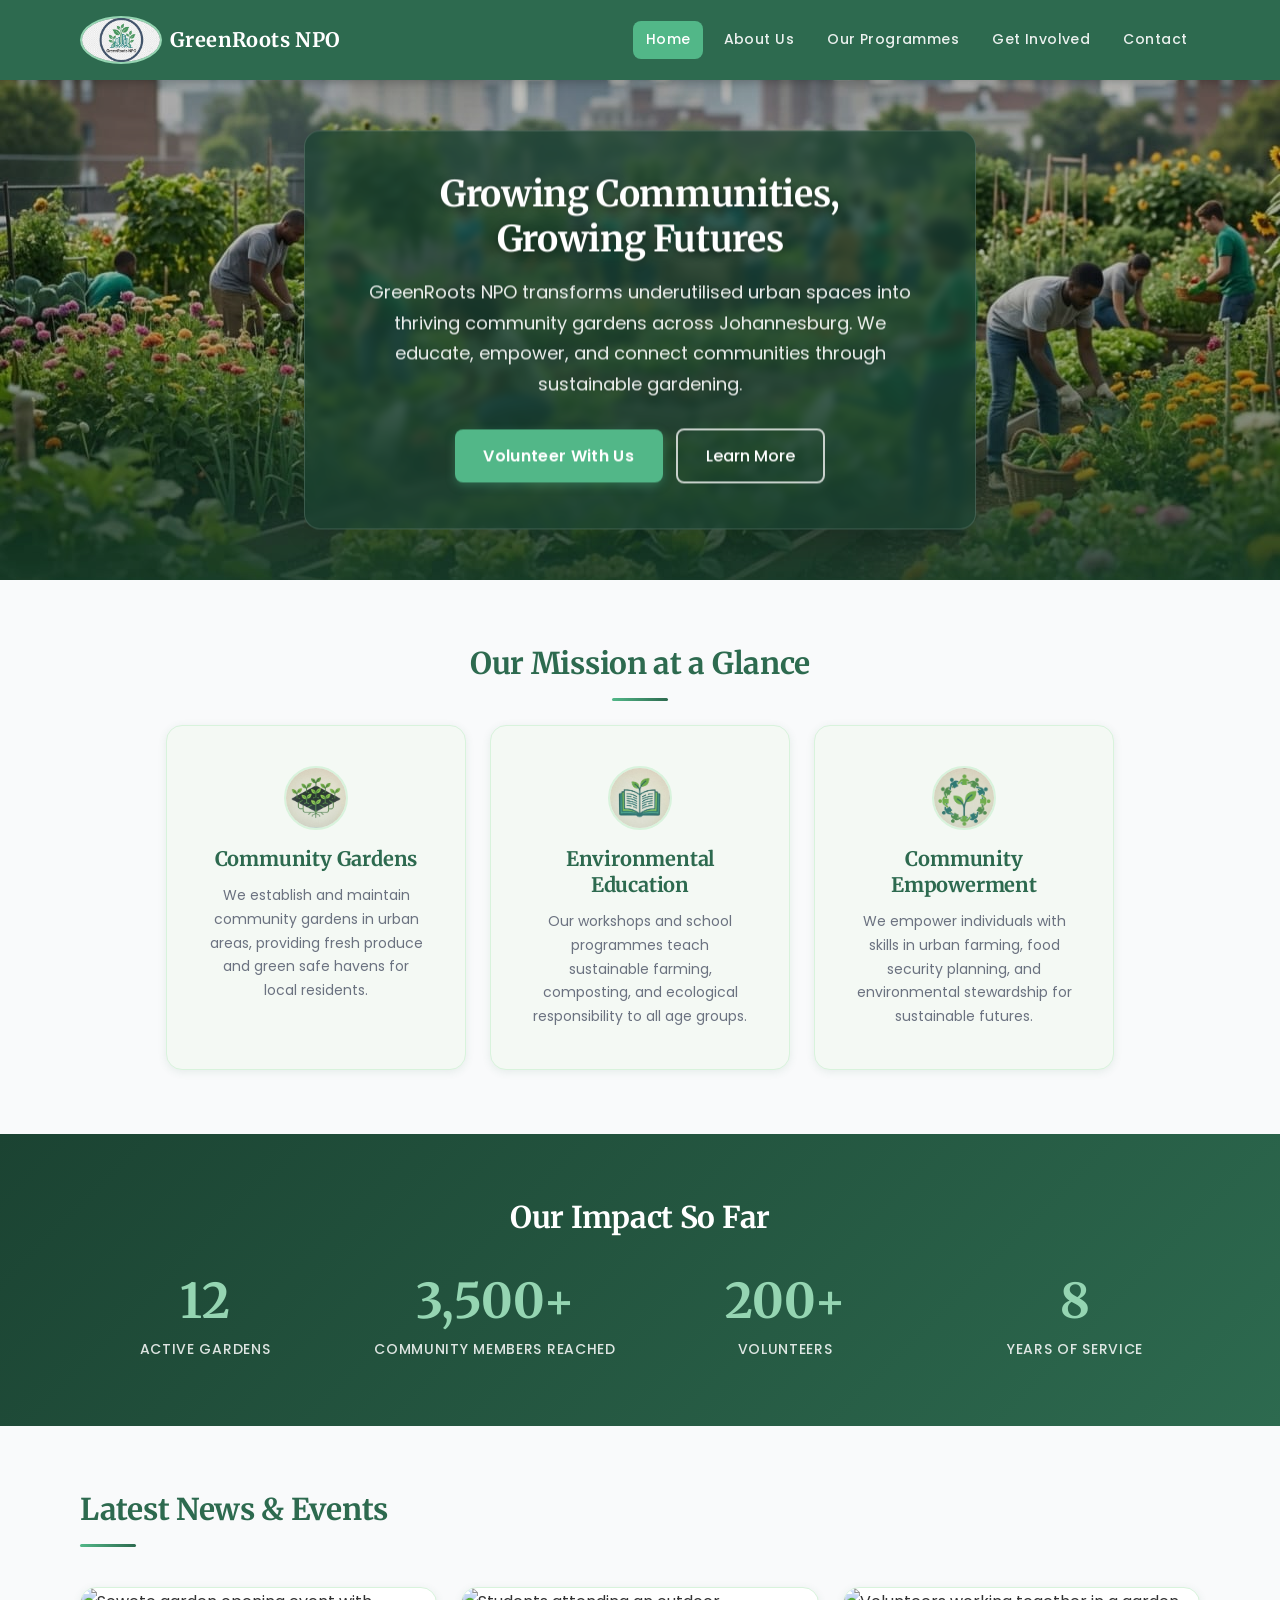
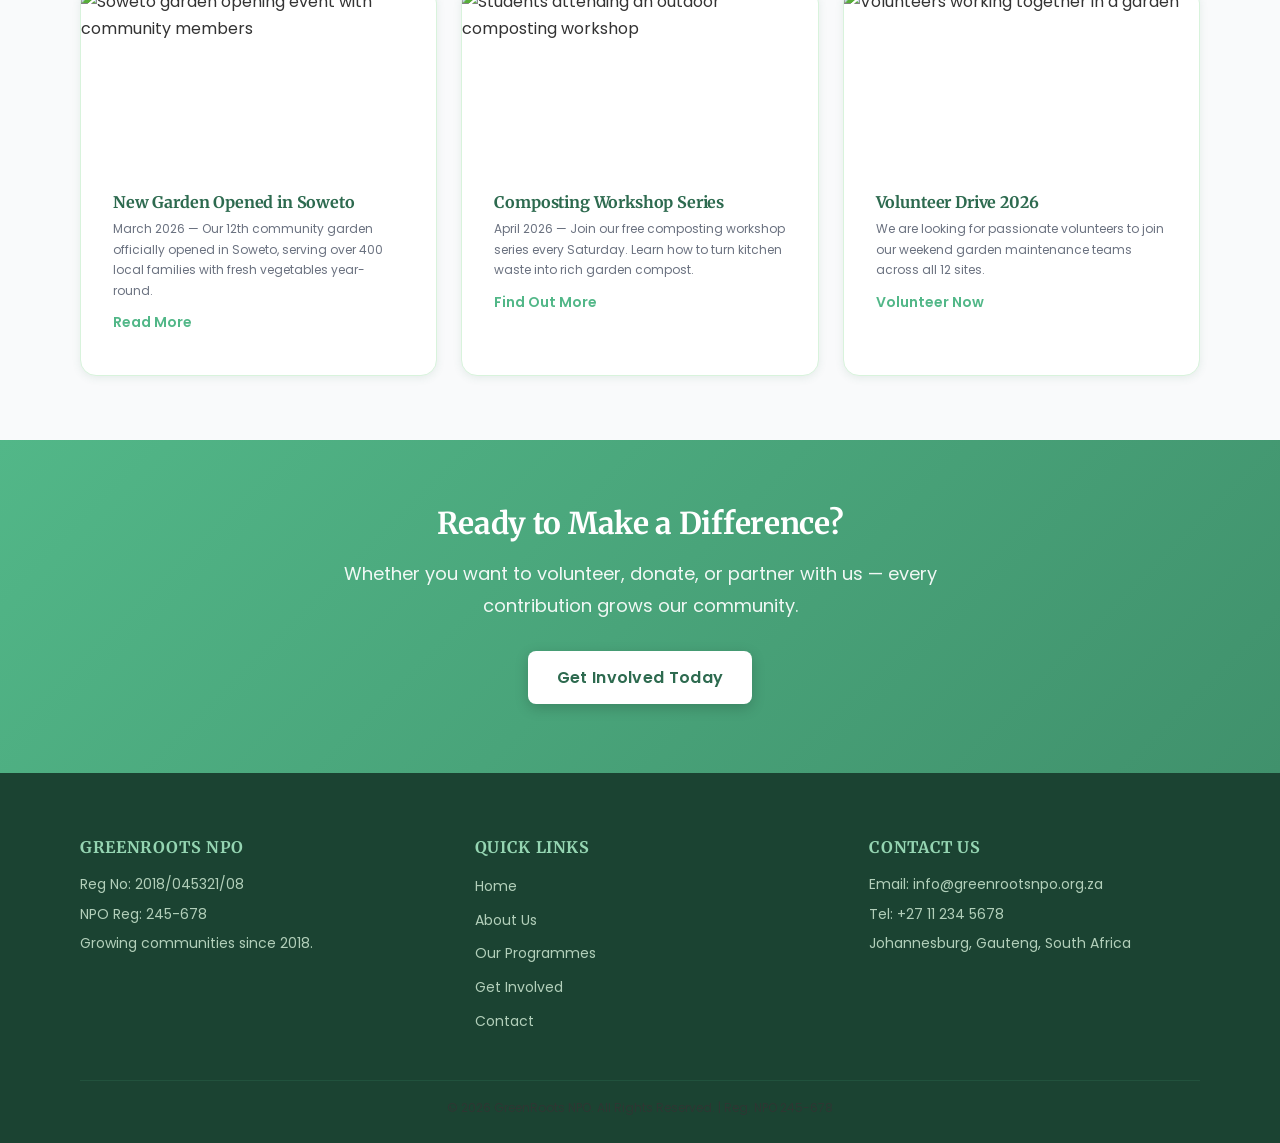
==== index.html @ 0e15b4e5 "Project essentials" ====
<!DOCTYPE html>
<html lang="en">
<head>
    <!-- Meta tags for SEO and responsive design -->
    <meta charset="UTF-8">
    <meta name="viewport" content="width=device-width, initial-scale=1.0">
    <meta name="description" content="GreenRoots NPO - Dedicated to sustainable community gardening, environmental education, and urban green spaces in Johannesburg.">
    <meta name="keywords" content="non-profit, community gardening, sustainability, green spaces, Johannesburg, environmental education">
    <meta name="author" content="GreenRoots NPO">
    <title>GreenRoots NPO | Growing Communities, Growing Futures</title>
    <!-- Link to external stylesheet -->
    <link rel="stylesheet" href="css/style.css">
</head>
<body>

    <!-- ======== HEADER SECTION ======== -->
    <header>
        <div class="logo-area">
            <!-- Organisation Logo -->
            <img src="images/LOGO.jpeg"
                 srcset="images/LOGO.jpeg 1x, images/LOGO.jpeg 2x"
                 alt="GreenRoots NPO Logo"
                 class="logo"
                 width="48" height="48">
            <span class="org-name">GreenRoots NPO</span>
        </div>

        <!-- ======== NAVIGATION MENU ======== -->
        <nav>
            <ul>
                <li><a href="index.html" class="active">Home</a></li>
                <li><a href="about.html">About Us</a></li>
                <li><a href="services.html">Our Programmes</a></li>
                <li><a href="enquiry.html">Get Involved</a></li>
                <li><a href="contact.html">Contact</a></li>
            </ul>
        </nav>
    </header>

    <!-- ======== MAIN CONTENT ======== -->
    <main>

        <!-- ======== HERO SECTION ======== -->
        <!-- Full-width banner with call to action -->
        <section class="hero">
            <img src="images/CALL TO ACTION(CTA).jpeg"
                 srcset="images/CALL TO ACTION(CTA).jpeg 800w,
                         images/CALL TO ACTION(CTA).jpeg 1200w,
                         images/CALL TO ACTION(CTA).jpeg 1600w"
                 sizes="100vw"
                 alt="Community members gardening together in a lush urban garden"
                 class="hero-image"
                 loading="eager">
            <div class="hero-content">
                <h1>Growing Communities,<br>Growing Futures</h1>
                <p>GreenRoots NPO transforms underutilised urban spaces into thriving community gardens across Johannesburg. We educate, empower, and connect communities through sustainable gardening.</p>
                <!-- Call to Action Buttons -->
                <a href="enquiry.html" class="btn-primary">Volunteer With Us</a>
                <a href="about.html" class="btn-secondary">Learn More</a>
            </div>
        </section>

        <!-- ======== MISSION SNAPSHOT ======== -->
        <section class="mission-snapshot">
            <h2>Our Mission at a Glance</h2>
            <div class="cards-container">

                <!-- Card 1: Community Gardens -->
                <div class="card">
                    <img src="images/COMMUNITY GARDEN.jpeg"
                         srcset="images/COMMUNITY GARDEN.jpeg 400w,
                                 images/COMMUNITY GARDEN.jpeg 800w"
                         sizes="(max-width: 768px) 100vw, 300px"
                         alt="Volunteers tending a community garden"
                         loading="lazy">
                    <h3>Community Gardens</h3>
                    <p>We establish and maintain community gardens in urban areas, providing fresh produce and green safe havens for local residents.</p>
                </div>

                <!-- Card 2: Environmental Education -->
                <div class="card">
                    <img src="images/GARDEN EDUCATION.jpeg"
                         srcset="images/GARDEN EDUCATION.jpeg 400w,
                                 images/GARDEN EDUCATION.jpeg 800w"
                         sizes="(max-width: 768px) 100vw, 300px"
                         alt="Environmental education workshop in progress"
                         loading="lazy">
                    <h3>Environmental Education</h3>
                    <p>Our workshops and school programmes teach sustainable farming, composting, and ecological responsibility to all age groups.</p>
                </div>

                <!-- Card 3: Community Empowerment -->
                <div class="card">
                    <img src="images/COMMUNITY.jpeg"
                         srcset="images/COMMUNITY.jpeg 400w,
                                 images/COMMUNITY.jpeg 800w"
                         sizes="(max-width: 768px) 100vw, 300px"
                         alt="Community members working together"
                         loading="lazy">
                    <h3>Community Empowerment</h3>
                    <p>We empower individuals with skills in urban farming, food security planning, and environmental stewardship for sustainable futures.</p>
                </div>

            </div>
        </section>

        <!-- ======== IMPACT STATISTICS ======== -->
        <section class="impact-stats">
            <h2>Our Impact So Far</h2>
            <div class="stats-container">
                <div class="stat">
                    <h3>12</h3>
                    <p>Active Gardens</p>
                </div>
                <div class="stat">
                    <h3>3,500+</h3>
                    <p>Community Members Reached</p>
                </div>
                <div class="stat">
                    <h3>200+</h3>
                    <p>Volunteers</p>
                </div>
                <div class="stat">
                    <h3>8</h3>
                    <p>Years of Service</p>
                </div>
            </div>
        </section>

        <!-- ======== LATEST NEWS ======== -->
        <section class="news-section">
            <h2>Latest News &amp; Events</h2>
            <div class="news-grid">

                <!-- News Card 1 -->
                <article class="news-card">
                    <img src="images/news1.jpg"
                         srcset="images/news1.jpg 400w,
                                 images/news1.jpg 800w"
                         sizes="(max-width: 768px) 100vw, 33vw"
                         alt="Soweto garden opening event with community members"
                         loading="lazy">
                    <div class="news-card-body">
                        <h3>New Garden Opened in Soweto</h3>
                        <p>March 2026 — Our 12th community garden officially opened in Soweto, serving over 400 local families with fresh vegetables year-round.</p>
                        <a href="about.html">Read More</a>
                    </div>
                </article>

                <!-- News Card 2 -->
                <article class="news-card">
                    <img src="images/news2.jpg"
                         srcset="images/news2.jpg 400w,
                                 images/news2.jpg 800w"
                         sizes="(max-width: 768px) 100vw, 33vw"
                         alt="Students attending an outdoor composting workshop"
                         loading="lazy">
                    <div class="news-card-body">
                        <h3>Composting Workshop Series</h3>
                        <p>April 2026 — Join our free composting workshop series every Saturday. Learn how to turn kitchen waste into rich garden compost.</p>
                        <a href="services.html">Find Out More</a>
                    </div>
                </article>

                <!-- News Card 3 -->
                <article class="news-card">
                    <img src="images/news3.jpg"
                         srcset="images/news3.jpg 400w,
                                 images/news3.jpg 800w"
                         sizes="(max-width: 768px) 100vw, 33vw"
                         alt="Volunteers working together in a garden"
                         loading="lazy">
                    <div class="news-card-body">
                        <h3>Volunteer Drive 2026</h3>
                        <p>We are looking for passionate volunteers to join our weekend garden maintenance teams across all 12 sites.</p>
                        <a href="enquiry.html">Volunteer Now</a>
                    </div>
                </article>

            </div>
        </section>

        <!-- ======== CALL TO ACTION BANNER ======== -->
        <section class="cta-banner">
            <h2>Ready to Make a Difference?</h2>
            <p>Whether you want to volunteer, donate, or partner with us — every contribution grows our community.</p>
            <a href="enquiry.html" class="btn-primary">Get Involved Today</a>
        </section>

    </main>

    <!-- ======== FOOTER ======== -->
    <footer>
        <div class="footer-columns">
            <div class="footer-col">
                <h4>GreenRoots NPO</h4>
                <p>Reg No: 2018/045321/08</p>
                <p>NPO Reg: 245-678</p>
                <p>Growing communities since 2018.</p>
            </div>
            <div class="footer-col">
                <h4>Quick Links</h4>
                <ul>
                    <li><a href="index.html">Home</a></li>
                    <li><a href="about.html">About Us</a></li>
                    <li><a href="services.html">Our Programmes</a></li>
                    <li><a href="enquiry.html">Get Involved</a></li>
                    <li><a href="contact.html">Contact</a></li>
                </ul>
            </div>
            <div class="footer-col">
                <h4>Contact Us</h4>
                <p>Email: info@greenrootsnpo.org.za</p>
                <p>Tel: +27 11 234 5678</p>
                <p>Johannesburg, Gauteng, South Africa</p>
            </div>
        </div>
        <div class="footer-bottom">
            <p>&copy; 2026 GreenRoots NPO. All Rights Reserved. | Reg. NPO 245-678</p>
        </div>
    </footer>

    <!-- JavaScript link -->
    <script src="js/main.js"></script>

</body>
</html>
---- css/style.css ----
/*
 * =====================================================
 * GreenRoots NPO - Website Stylesheet
 * File: css/style.css
 * Author: [Student Name]
 * Date: 2026
 * Description: Main stylesheet for GreenRoots NPO website.
 *              Part 2: Full CSS styling, typography, responsive
 *              design, visual polish, and layout structure.
 * =====================================================
 */

/* =====================================================
   SECTION 1: GOOGLE FONTS IMPORT
   ===================================================== */
@import url('https://fonts.googleapis.com/css2?family=Poppins:wght@300;400;500;600;700&family=Merriweather:wght@400;700&display=swap');

/* =====================================================
   SECTION 2: CSS CUSTOM PROPERTIES (VARIABLES)
   ===================================================== */
:root {
    /* --- Colour Palette --- */
    --color-primary:       #2d6a4f;   /* Deep forest green */
    --color-primary-dark:  #1b4332;   /* Darker green (footer, accents) */
    --color-primary-mid:   #40916c;   /* Mid green */
    --color-accent:        #52b788;   /* Bright accent green */
    --color-accent-light:  #95d5b2;   /* Light accent */
    --color-bg-light:      #d8f3dc;   /* Very light green background */
    --color-bg-pale:       #f4f9f4;   /* Near-white green tint */
    --color-bg-white:      #ffffff;
    --color-bg-offwhite:   #f9fafb;
    --color-text-dark:     #1a1a1a;
    --color-text-body:     #333333;
    --color-text-muted:    #6b7280;
    --color-border:        #d8f3dc;
    --color-danger:        #dc2626;

    /* --- Typography --- */
    --font-heading: 'Merriweather', Georgia, serif;
    --font-body:    'Poppins', Arial, sans-serif;

    /* --- Font Sizes (rem scale) --- */
    --text-xs:   0.75rem;   /* 12px */
    --text-sm:   0.875rem;  /* 14px */
    --text-base: 1rem;      /* 16px */
    --text-md:   1.125rem;  /* 18px */
    --text-lg:   1.25rem;   /* 20px */
    --text-xl:   1.5rem;    /* 24px */
    --text-2xl:  1.875rem;  /* 30px */
    --text-3xl:  2.25rem;   /* 36px */
    --text-4xl:  3rem;      /* 48px */

    /* --- Spacing --- */
    --space-xs:  0.5rem;
    --space-sm:  1rem;
    --space-md:  1.5rem;
    --space-lg:  2.5rem;
    --space-xl:  4rem;
    --space-2xl: 6rem;

    /* --- Layout --- */
    --max-width:      1200px;
    --container-pad:  5rem;     /* 80px side padding */
    --border-radius:  0.5rem;
    --border-radius-lg: 1rem;

    /* --- Shadows --- */
    --shadow-sm:  0 1px 3px rgba(0,0,0,0.08);
    --shadow-md:  0 4px 12px rgba(0,0,0,0.10);
    --shadow-lg:  0 8px 24px rgba(0,0,0,0.12);
    --shadow-card: 0 2px 8px rgba(45,106,79,0.10);

    /* --- Transitions --- */
    --transition-fast:   0.2s ease;
    --transition-normal: 0.3s ease;
}

/* =====================================================
   SECTION 3: BASIC RESET & BOX MODEL
   ===================================================== */
*,
*::before,
*::after {
    margin: 0;
    padding: 0;
    box-sizing: border-box;
}

/* =====================================================
   SECTION 4: BASE TYPOGRAPHY & BODY
   ===================================================== */
html {
    font-size: 16px; /* rem base */
    scroll-behavior: smooth;
}

body {
    font-family: var(--font-body);
    font-size: var(--text-base);
    color: var(--color-text-body);
    line-height: 1.7;
    background-color: var(--color-bg-white);
    -webkit-font-smoothing: antialiased;
}

/* Headings — use serif font for authority */
h1, h2, h3, h4, h5, h6 {
    font-family: var(--font-heading);
    font-weight: 700;
    line-height: 1.3;
    color: var(--color-text-dark);
    letter-spacing: -0.01em;
}

h1 { font-size: var(--text-3xl); }
h2 { font-size: var(--text-2xl); }
h3 { font-size: var(--text-xl);  }
h4 { font-size: var(--text-lg);  }

p {
    margin-bottom: var(--space-sm);
    color: var(--color-text-body);
    line-height: 1.8;
}

p:last-child { margin-bottom: 0; }

a {
    color: var(--color-primary);
    text-decoration: none;
    transition: color var(--transition-fast);
}

a:hover {
    color: var(--color-accent);
}

ul, ol {
    padding-left: 1.25rem;
}

img {
    max-width: 100%;
    height: auto;
    display: block;
}

address {
    font-style: normal;
    line-height: 1.8;
}

/* =====================================================
   SECTION 5: HEADER
   ===================================================== */
header {
    background-color: var(--color-primary);
    color: white;
    padding: var(--space-sm) var(--container-pad);
    display: flex;
    justify-content: space-between;
    align-items: center;
    position: sticky;
    top: 0;
    z-index: 100;
    box-shadow: 0 2px 10px rgba(0,0,0,0.25);
}

.logo-area {
    display: flex;
    align-items: center;
    gap: var(--space-xs);
}

.logo {
    height: 3rem;     /* 48px using rem */
    width: auto;
    border-radius: 50%;
    object-fit: cover;
    border: 2px solid var(--color-accent-light);
}

.org-name {
    font-family: var(--font-heading);
    font-size: var(--text-lg);
    font-weight: 700;
    color: white;
    letter-spacing: 0.02em;
}

/* =====================================================
   SECTION 6: NAVIGATION
   ===================================================== */
nav ul {
    list-style: none;
    display: flex;
    gap: var(--space-xs);
    padding: 0;
}

nav ul li a {
    color: rgba(255,255,255,0.9);
    text-decoration: none;
    padding: 0.5em 0.9em;
    border-radius: var(--border-radius);
    font-size: var(--text-sm);
    font-weight: 500;
    letter-spacing: 0.03em;
    transition: background-color var(--transition-normal),
                color var(--transition-normal);
    display: block;
}

nav ul li a:hover,
nav ul li a.active {
    background-color: var(--color-accent);
    color: white;
}

/* =====================================================
   SECTION 7: HERO SECTION
   ===================================================== */
.hero {
    position: relative;
    text-align: center;
    color: white;
    overflow: hidden;
}

.hero-image {
    width: 100%;
    height: 31.25rem; /* 500px in rem */
    object-fit: cover;
    display: block;
    filter: brightness(0.75);
}

.hero-content {
    position: absolute;
    top: 50%;
    left: 50%;
    transform: translate(-50%, -50%);
    background: rgba(27, 67, 50, 0.72);
    padding: var(--space-lg) var(--space-xl);
    border-radius: var(--border-radius-lg);
    max-width: 42rem;
    width: 90%;
    backdrop-filter: blur(4px);
    border: 1px solid rgba(255,255,255,0.15);
    box-shadow: var(--shadow-lg);
}

.hero-content h1 {
    font-size: var(--text-3xl);
    margin-bottom: var(--space-sm);
    color: white;
    line-height: 1.25;
    text-shadow: 0 2px 8px rgba(0,0,0,0.3);
}

.hero-content p {
    font-size: var(--text-md);
    margin-bottom: var(--space-md);
    color: rgba(255,255,255,0.92);
    line-height: 1.7;
}

/* =====================================================
   SECTION 8: BUTTONS
   ===================================================== */
.btn-primary {
    background-color: var(--color-accent);
    color: white;
    padding: 0.8em 1.8em;
    text-decoration: none;
    border-radius: var(--border-radius);
    border: none;
    cursor: pointer;
    font-family: var(--font-body);
    font-size: var(--text-base);
    font-weight: 600;
    margin: 0.3em;
    display: inline-block;
    transition: background-color var(--transition-normal),
                transform var(--transition-fast),
                box-shadow var(--transition-normal);
    box-shadow: 0 3px 10px rgba(82,183,136,0.35);
    letter-spacing: 0.02em;
}

.btn-primary:hover {
    background-color: var(--color-primary);
    transform: translateY(-2px);
    box-shadow: 0 6px 18px rgba(45,106,79,0.35);
    color: white;
}

.btn-secondary {
    background-color: transparent;
    color: white;
    border: 2px solid rgba(255,255,255,0.75);
    padding: 0.75em 1.75em;
    text-decoration: none;
    border-radius: var(--border-radius);
    cursor: pointer;
    font-family: var(--font-body);
    font-size: var(--text-base);
    font-weight: 500;
    margin: 0.3em;
    display: inline-block;
    transition: background-color var(--transition-normal),
                border-color var(--transition-normal),
                transform var(--transition-fast);
}

.btn-secondary:hover {
    background-color: rgba(255,255,255,0.15);
    border-color: white;
    transform: translateY(-2px);
    color: white;
}

/* =====================================================
   SECTION 9: CONTENT SECTIONS (General)
   ===================================================== */
.content-section {
    padding: var(--space-xl) var(--container-pad);
    max-width: 100%;
}

.content-section h2 {
    color: var(--color-primary);
    margin-bottom: var(--space-md);
    font-size: var(--text-2xl);
    position: relative;
    padding-bottom: 0.6em;
}

/* Decorative underline on section headings */
.content-section h2::after {
    content: '';
    position: absolute;
    bottom: 0;
    left: 0;
    width: 3.5rem;
    height: 3px;
    background: linear-gradient(90deg, var(--color-accent), var(--color-primary));
    border-radius: 2px;
}

/* =====================================================
   SECTION 10: CARDS
   ===================================================== */
.cards-container {
    display: flex;
    gap: var(--space-md);
    flex-wrap: wrap;
    justify-content: center;
    margin-top: var(--space-md);
}

.card {
    background: var(--color-bg-pale);
    border: 1px solid var(--color-border);
    padding: var(--space-lg);
    border-radius: var(--border-radius-lg);
    flex: 1;
    min-width: 14rem;
    max-width: 18.75rem;
    text-align: center;
    box-shadow: var(--shadow-card);
    transition: transform var(--transition-normal),
                box-shadow var(--transition-normal);
}

.card:hover {
    transform: translateY(-5px);
    box-shadow: var(--shadow-lg);
}

.card img {
    height: 4rem;
    width: 4rem;
    object-fit: cover;
    margin: 0 auto var(--space-sm);
    border-radius: 50%;
    border: 2px solid var(--color-border);
}

.card h3 {
    color: var(--color-primary);
    margin-bottom: 0.6em;
    font-size: var(--text-lg);
}

.card p {
    font-size: var(--text-sm);
    color: var(--color-text-muted);
    line-height: 1.7;
}

/* Mission snapshot section (index.html) */
.mission-snapshot {
    padding: var(--space-xl) var(--container-pad);
    background-color: var(--color-bg-offwhite);
}

.mission-snapshot h2 {
    color: var(--color-primary);
    margin-bottom: var(--space-md);
    font-size: var(--text-2xl);
    text-align: center;
    position: relative;
    padding-bottom: 0.6em;
}

.mission-snapshot h2::after {
    content: '';
    position: absolute;
    bottom: 0;
    left: 50%;
    transform: translateX(-50%);
    width: 3.5rem;
    height: 3px;
    background: linear-gradient(90deg, var(--color-accent), var(--color-primary));
    border-radius: 2px;
}

/* =====================================================
   SECTION 11: PAGE BANNER
   ===================================================== */
.page-banner {
    background: linear-gradient(135deg, var(--color-primary) 0%, var(--color-primary-mid) 100%);
    color: white;
    padding: var(--space-xl) var(--container-pad);
    text-align: center;
    position: relative;
    overflow: hidden;
}

/* Subtle texture overlay */
.page-banner::before {
    content: '';
    position: absolute;
    inset: 0;
    background: url("data:image/svg+xml,%3Csvg width='60' height='60' viewBox='0 0 60 60' xmlns='http://www.w3.org/2000/svg'%3E%3Cg fill='none' fill-rule='evenodd'%3E%3Cg fill='%23ffffff' fill-opacity='0.04'%3E%3Cpath d='M36 34v-4h-2v4h-4v2h4v4h2v-4h4v-2h-4zm0-30V0h-2v4h-4v2h4v4h2V6h4V4h-4zM6 34v-4H4v4H0v2h4v4h2v-4h4v-2H6zM6 4V0H4v4H0v2h4v4h2V6h4V4H6z'/%3E%3C/g%3E%3C/g%3E%3C/svg%3E");
}

.page-banner h1 {
    font-size: var(--text-3xl);
    margin-bottom: 0.5em;
    color: white;
    position: relative;
    text-shadow: 0 2px 8px rgba(0,0,0,0.2);
}

.page-banner p {
    font-size: var(--text-md);
    color: rgba(255,255,255,0.88);
    position: relative;
    max-width: 40rem;
    margin: 0 auto;
}

/* =====================================================
   SECTION 12: IMPACT STATISTICS
   ===================================================== */
.impact-stats {
    background: linear-gradient(135deg, var(--color-primary-dark) 0%, var(--color-primary) 100%);
    color: white;
    padding: var(--space-xl) var(--container-pad);
    text-align: center;
}

.impact-stats h2 {
    color: white;
    margin-bottom: var(--space-lg);
    font-size: var(--text-2xl);
}

.stats-container {
    display: flex;
    justify-content: space-around;
    flex-wrap: wrap;
    gap: var(--space-lg);
}

.stat {
    flex: 1;
    min-width: 9rem;
}

.stat h3 {
    font-family: var(--font-heading);
    font-size: var(--text-4xl);
    color: var(--color-accent-light);
    margin-bottom: 0.25em;
    line-height: 1;
}

.stat p {
    color: rgba(255,255,255,0.85);
    font-size: var(--text-sm);
    font-weight: 500;
    letter-spacing: 0.05em;
    text-transform: uppercase;
    margin: 0;
}

/* =====================================================
   SECTION 13: FOOTER
   ===================================================== */
footer {
    background-color: var(--color-primary-dark);
    color: var(--color-bg-light);
    padding: var(--space-xl) var(--container-pad) var(--space-md);
}

.footer-columns {
    display: flex;
    gap: var(--space-xl);
    flex-wrap: wrap;
    margin-bottom: var(--space-lg);
}

.footer-col {
    flex: 1;
    min-width: 11rem;
}

.footer-col h4 {
    font-family: var(--font-heading);
    color: var(--color-accent-light);
    font-size: var(--text-base);
    margin-bottom: 0.9em;
    letter-spacing: 0.04em;
    text-transform: uppercase;
}

.footer-col p {
    font-size: var(--text-sm);
    color: rgba(216,243,220,0.8);
    line-height: 1.8;
    margin-bottom: 0.3em;
}

.footer-col ul {
    list-style: none;
    padding: 0;
}

.footer-col ul li {
    margin-bottom: 0.4em;
}

.footer-col ul li a {
    color: rgba(216,243,220,0.8);
    text-decoration: none;
    font-size: var(--text-sm);
    transition: color var(--transition-fast),
                padding-left var(--transition-fast);
    display: inline-block;
}

.footer-col ul li a:hover {
    color: var(--color-accent-light);
    padding-left: 0.4em;
}

.footer-bottom {
    border-top: 1px solid rgba(45,106,79,0.5);
    padding-top: var(--space-sm);
    text-align: center;
    font-size: var(--text-xs);
    color: var(--color-accent-light);
    opacity: 0.8;
}

/* =====================================================
   SECTION 14: FORMS
   ===================================================== */
.form-section {
    padding: var(--space-xl) var(--container-pad);
    background-color: var(--color-bg-offwhite);
}

.form-section h2 {
    color: var(--color-primary);
    margin-bottom: 0.5em;
    font-size: var(--text-2xl);
    position: relative;
    padding-bottom: 0.6em;
}

.form-section h2::after {
    content: '';
    position: absolute;
    bottom: 0;
    left: 0;
    width: 3.5rem;
    height: 3px;
    background: linear-gradient(90deg, var(--color-accent), var(--color-primary));
    border-radius: 2px;
}

.form-section > p {
    color: var(--color-text-muted);
    margin-bottom: var(--space-md);
    font-size: var(--text-sm);
}

fieldset {
    border: 1px solid var(--color-border);
    border-radius: var(--border-radius);
    padding: var(--space-md);
    margin-bottom: var(--space-md);
    background: white;
    box-shadow: var(--shadow-sm);
}

legend {
    color: var(--color-primary);
    font-weight: 600;
    font-size: var(--text-base);
    padding: 0 0.6em;
    font-family: var(--font-body);
}

.form-group {
    margin-bottom: 1.1em;
}

.form-group label {
    display: block;
    font-weight: 500;
    margin-bottom: 0.4em;
    color: var(--color-text-dark);
    font-size: var(--text-sm);
}

.form-group input[type="text"],
.form-group input[type="email"],
.form-group input[type="tel"],
.form-group select,
.form-group textarea {
    width: 100%;
    padding: 0.7em 0.9em;
    border: 1.5px solid #d1d5db;
    border-radius: var(--border-radius);
    font-size: var(--text-sm);
    font-family: var(--font-body);
    color: var(--color-text-dark);
    background: white;
    transition: border-color var(--transition-fast),
                box-shadow var(--transition-fast);
    outline: none;
}

.form-group input:focus,
.form-group select:focus,
.form-group textarea:focus {
    border-color: var(--color-accent);
    box-shadow: 0 0 0 3px rgba(82,183,136,0.18);
}

.form-group textarea {
    resize: vertical;
    min-height: 7rem;
    line-height: 1.6;
}

.required {
    color: var(--color-danger);
    margin-left: 0.1em;
}

.checkbox-group label,
.radio-group label {
    display: flex;
    align-items: center;
    gap: 0.5em;
    margin-bottom: 0.5em;
    font-weight: 400;
    color: var(--color-text-body);
    font-size: var(--text-sm);
    cursor: pointer;
}

.checkbox-group input,
.radio-group input {
    accent-color: var(--color-accent);
    width: 1rem;
    height: 1rem;
    cursor: pointer;
}

.checkbox-inline {
    font-size: var(--text-sm);
    font-weight: 400;
    color: var(--color-text-body);
    cursor: pointer;
    line-height: 1.6;
}

/* =====================================================
   SECTION 15: TABLES
   ===================================================== */
table {
    width: 100%;
    border-collapse: collapse;
    margin-top: var(--space-md);
    background: white;
    border-radius: var(--border-radius);
    overflow: hidden;
    box-shadow: var(--shadow-sm);
    font-size: var(--text-sm);
}

table th {
    background-color: var(--color-primary);
    color: white;
    padding: 0.9em 1em;
    text-align: left;
    font-family: var(--font-body);
    font-weight: 600;
    font-size: var(--text-sm);
    letter-spacing: 0.03em;
}

table td {
    padding: 0.85em 1em;
    border-bottom: 1px solid var(--color-border);
    color: var(--color-text-body);
    vertical-align: middle;
}

table tr:nth-child(even) {
    background-color: var(--color-bg-pale);
}

table tr:hover {
    background-color: var(--color-bg-light);
    transition: background-color var(--transition-fast);
}

table tr:last-child td {
    border-bottom: none;
}

/* =====================================================
   SECTION 16: MAPS & LOCATION
   ===================================================== */
.location-grid {
    display: flex;
    gap: var(--space-md);
    flex-wrap: wrap;
    margin-top: var(--space-md);
}

.location-card {
    flex: 1;
    min-width: 17rem;
    border: 1px solid var(--color-border);
    border-radius: var(--border-radius-lg);
    padding: var(--space-md);
    background: var(--color-bg-pale);
    box-shadow: var(--shadow-card);
    transition: transform var(--transition-normal),
                box-shadow var(--transition-normal);
}

.location-card:hover {
    transform: translateY(-3px);
    box-shadow: var(--shadow-md);
}

.location-card h3 {
    color: var(--color-primary);
    margin-bottom: 0.5em;
    font-size: var(--text-base);
}

.location-card address {
    font-size: var(--text-sm);
    color: var(--color-text-muted);
    margin-bottom: 0.5em;
}

.location-card p {
    font-size: var(--text-sm);
    color: var(--color-text-muted);
    margin-bottom: var(--space-xs);
}

.map-container {
    margin-top: var(--space-sm);
    border-radius: var(--border-radius);
    overflow: hidden;
    border: 1px solid var(--color-border);
}

/* =====================================================
   SECTION 17: TWO-COLUMN LAYOUT
   ===================================================== */
.two-column {
    display: flex;
    gap: var(--space-xl);
    align-items: flex-start;
}

.text-col { flex: 1; }
.image-col { flex: 1; }

.image-col img {
    width: 100%;
    border-radius: var(--border-radius-lg);
    box-shadow: var(--shadow-md);
    object-fit: cover;
}

/* =====================================================
   SECTION 18: MISSION / VISION
   ===================================================== */
.mission-vision {
    display: flex;
    gap: var(--space-lg);
    padding: var(--space-xl) var(--container-pad);
    background: linear-gradient(135deg, var(--color-bg-light) 0%, #b7e4c7 100%);
}

.mission-box, .vision-box {
    flex: 1;
    background: white;
    padding: var(--space-lg);
    border-radius: var(--border-radius-lg);
    border-left: 5px solid var(--color-primary);
    box-shadow: var(--shadow-card);
    transition: transform var(--transition-normal);
}

.mission-box:hover, .vision-box:hover {
    transform: translateY(-3px);
}

.mission-box h2, .vision-box h2 {
    color: var(--color-primary);
    margin-bottom: 0.7em;
    font-size: var(--text-xl);
}

/* =====================================================
   SECTION 19: TEAM GRID
   ===================================================== */
.team-section {
    padding: var(--space-xl) var(--container-pad);
    background-color: var(--color-bg-offwhite);
}

.team-section h2 {
    color: var(--color-primary);
    margin-bottom: var(--space-lg);
    font-size: var(--text-2xl);
    position: relative;
    padding-bottom: 0.6em;
}

.team-section h2::after {
    content: '';
    position: absolute;
    bottom: 0;
    left: 0;
    width: 3.5rem;
    height: 3px;
    background: linear-gradient(90deg, var(--color-accent), var(--color-primary));
    border-radius: 2px;
}

.team-grid {
    display: flex;
    gap: var(--space-md);
    flex-wrap: wrap;
}

.team-card {
    flex: 1;
    min-width: 12.5rem;
    background: white;
    border-radius: var(--border-radius-lg);
    padding: var(--space-md);
    text-align: center;
    border: 1px solid var(--color-border);
    box-shadow: var(--shadow-card);
    transition: transform var(--transition-normal),
                box-shadow var(--transition-normal);
}

.team-card:hover {
    transform: translateY(-5px);
    box-shadow: var(--shadow-md);
}

.team-card img {
    width: 6rem;
    height: 6rem;
    border-radius: 50%;
    object-fit: cover;
    margin: 0 auto 0.9em;
    border: 3px solid var(--color-bg-light);
    box-shadow: 0 2px 8px rgba(45,106,79,0.18);
}

.team-card h3 {
    color: var(--color-primary);
    margin-bottom: 0.25em;
    font-size: var(--text-base);
}

.team-card .role {
    color: var(--color-accent);
    font-style: italic;
    font-size: var(--text-sm);
    margin-bottom: 0.6em;
    font-weight: 500;
}

.team-card p:not(.role) {
    font-size: var(--text-xs);
    color: var(--color-text-muted);
    line-height: 1.65;
}

/* =====================================================
   SECTION 20: NEWS GRID
   ===================================================== */
.news-section {
    padding: var(--space-xl) var(--container-pad);
    background-color: var(--color-bg-offwhite);
}

.news-section h2 {
    color: var(--color-primary);
    margin-bottom: var(--space-lg);
    font-size: var(--text-2xl);
    position: relative;
    padding-bottom: 0.6em;
}

.news-section h2::after {
    content: '';
    position: absolute;
    bottom: 0;
    left: 0;
    width: 3.5rem;
    height: 3px;
    background: linear-gradient(90deg, var(--color-accent), var(--color-primary));
    border-radius: 2px;
}

.news-grid {
    display: flex;
    gap: var(--space-md);
    flex-wrap: wrap;
}

.news-card {
    flex: 1;
    min-width: 14rem;
    background: white;
    border-radius: var(--border-radius-lg);
    border: 1px solid var(--color-border);
    overflow: hidden;
    box-shadow: var(--shadow-card);
    transition: transform var(--transition-normal),
                box-shadow var(--transition-normal);
}

.news-card:hover {
    transform: translateY(-5px);
    box-shadow: var(--shadow-md);
}

.news-card img {
    width: 100%;
    height: 11.25rem;
    object-fit: cover;
    transition: transform var(--transition-normal);
}

.news-card:hover img {
    transform: scale(1.04);
}

.news-card-body {
    padding: var(--space-sm) var(--space-sm) var(--space-md);
}

.news-card h3 {
    color: var(--color-primary);
    margin: 0.5em 0 0.4em;
    font-size: var(--text-base);
    padding: 0 var(--space-sm);
}

.news-card p {
    font-size: var(--text-xs);
    color: var(--color-text-muted);
    line-height: 1.7;
    padding: 0 var(--space-sm);
    margin-bottom: 0.6em;
}

.news-card a {
    display: inline-block;
    color: var(--color-accent);
    text-decoration: none;
    font-weight: 600;
    font-size: var(--text-sm);
    padding: 0 var(--space-sm) var(--space-sm);
    transition: color var(--transition-fast);
}

.news-card a:hover {
    color: var(--color-primary);
}

/* =====================================================
   SECTION 21: CTA BANNER
   ===================================================== */
.cta-banner {
    background: linear-gradient(135deg, var(--color-accent) 0%, var(--color-primary-mid) 100%);
    color: white;
    text-align: center;
    padding: var(--space-xl) var(--container-pad);
}

.cta-banner h2 {
    font-size: var(--text-2xl);
    margin-bottom: 0.5em;
    color: white;
}

.cta-banner p {
    font-size: var(--text-md);
    margin-bottom: var(--space-md);
    color: rgba(255,255,255,0.92);
    max-width: 40rem;
    margin-left: auto;
    margin-right: auto;
}

.cta-banner .btn-primary {
    background-color: white;
    color: var(--color-primary);
    box-shadow: 0 4px 14px rgba(0,0,0,0.18);
}

.cta-banner .btn-primary:hover {
    background-color: var(--color-bg-pale);
    transform: translateY(-2px);
}

/* =====================================================
   SECTION 22: PROGRAMMES
   ===================================================== */
.programme-section {
    display: flex;
    gap: var(--space-xl);
    padding: var(--space-xl) var(--container-pad);
    align-items: flex-start;
    border-bottom: 1px solid var(--color-border);
}

.programme-section.alt-layout {
    flex-direction: row-reverse;
    background-color: var(--color-bg-pale);
}

.programme-image {
    flex: 1;
}

.programme-image img {
    width: 100%;
    border-radius: var(--border-radius-lg);
    box-shadow: var(--shadow-md);
    object-fit: cover;
    min-height: 16rem;
}

.programme-details {
    flex: 2;
}

.programme-details h2 {
    color: var(--color-primary);
    margin-bottom: 0.7em;
    font-size: var(--text-xl);
}

.programme-details h3 {
    color: var(--color-accent);
    margin: 1em 0 0.5em;
    font-size: var(--text-base);
    font-family: var(--font-body);
    font-weight: 600;
    text-transform: uppercase;
    letter-spacing: 0.05em;
}

.programme-details ul {
    margin-left: 1.25em;
    margin-bottom: 0.9em;
}

.programme-details ul li {
    margin-bottom: 0.35em;
    font-size: var(--text-sm);
    color: var(--color-text-body);
    line-height: 1.7;
}

.programme-details p {
    font-size: var(--text-sm);
    color: var(--color-text-body);
}

.programme-details a {
    color: var(--color-accent);
    font-weight: 600;
}

.programme-details a:hover {
    color: var(--color-primary);
}

/* =====================================================
   SECTION 23: CONTACT CARDS & GRID
   ===================================================== */
.contact-grid {
    display: flex;
    gap: var(--space-md);
    flex-wrap: wrap;
    margin-top: var(--space-md);
}

.contact-card {
    flex: 1;
    min-width: 13rem;
    background: var(--color-bg-pale);
    border: 1px solid var(--color-border);
    border-radius: var(--border-radius-lg);
    padding: var(--space-md);
    box-shadow: var(--shadow-card);
    transition: transform var(--transition-normal),
                box-shadow var(--transition-normal);
    border-top: 4px solid var(--color-accent);
}

.contact-card:hover {
    transform: translateY(-3px);
    box-shadow: var(--shadow-md);
}

.contact-card h3 {
    color: var(--color-primary);
    margin-bottom: 0.7em;
    font-size: var(--text-base);
    font-family: var(--font-body);
    font-weight: 600;
}

.contact-card p {
    font-size: var(--text-sm);
    color: var(--color-text-body);
    margin-bottom: 0.35em;
    line-height: 1.7;
}

/* =====================================================
   SECTION 24: ABOUT PAGE SPECIFICS
   ===================================================== */
.values-list {
    margin-left: 1.25em;
    line-height: 2;
}

.values-list li {
    margin-bottom: 0.5em;
    font-size: var(--text-sm);
    color: var(--color-text-body);
}

.awards-section {
    background-color: var(--color-bg-pale);
}

.awards-list {
    list-style: none;
    margin-top: var(--space-sm);
    padding: 0;
}

.awards-list li {
    padding: 0.85em 0;
    border-bottom: 1px solid var(--color-border);
    color: var(--color-text-body);
    font-size: var(--text-sm);
    display: flex;
    align-items: center;
    gap: 0.6em;
}

.awards-list li:last-child {
    border-bottom: none;
}

.awards-list li::before {
    content: "🏆";
    font-size: 1.1em;
    flex-shrink: 0;
}

/* =====================================================
   SECTION 25: RESPONSIVE DESIGN — MEDIA QUERIES
   ===================================================== */

/* --- BREAKPOINT: TABLET (max 1024px) --- */
@media (max-width: 1024px) {

    :root {
        --container-pad: 2.5rem;
    }

    header {
        padding: var(--space-sm) var(--container-pad);
    }

    .hero-image {
        height: 25rem;
    }

    .hero-content h1 {
        font-size: var(--text-2xl);
    }

    .content-section,
    .mission-snapshot,
    .impact-stats,
    .form-section,
    .team-section,
    .news-section {
        padding: var(--space-lg) var(--container-pad);
    }

    .mission-vision {
        padding: var(--space-lg) var(--container-pad);
    }

    .two-column {
        gap: var(--space-lg);
    }

    .programme-section {
        padding: var(--space-lg) var(--container-pad);
        gap: var(--space-lg);
    }

    footer {
        padding: var(--space-lg) var(--container-pad) var(--space-sm);
    }

    .footer-columns {
        gap: var(--space-lg);
    }
}

/* --- BREAKPOINT: MOBILE (max 768px) --- */
@media (max-width: 768px) {

    :root {
        --container-pad: 1.25rem;
    }

    /* Stack header vertically on small screens */
    header {
        flex-direction: column;
        gap: var(--space-sm);
        padding: var(--space-sm) var(--container-pad);
        position: relative; /* remove sticky on mobile to save space */
    }

    .org-name {
        font-size: var(--text-base);
    }

    /* Nav wraps on mobile */
    nav ul {
        flex-wrap: wrap;
        justify-content: center;
        gap: 0.3rem;
    }

    nav ul li a {
        font-size: var(--text-xs);
        padding: 0.4em 0.7em;
    }

    /* Hero shrinks */
    .hero-image {
        height: 18rem;
    }

    .hero-content {
        padding: var(--space-md);
        width: 92%;
    }

    .hero-content h1 {
        font-size: var(--text-xl);
    }

    .hero-content p {
        font-size: var(--text-sm);
        margin-bottom: var(--space-sm);
    }

    /* Page headings */
    h1 { font-size: var(--text-2xl); }
    h2 { font-size: var(--text-xl);  }
    h3 { font-size: var(--text-lg);  }

    /* All sections full-width padding */
    .content-section,
    .mission-snapshot,
    .impact-stats,
    .form-section,
    .team-section,
    .news-section,
    .cta-banner,
    .page-banner {
        padding: var(--space-lg) var(--container-pad);
    }

    .mission-vision,
    .programme-section,
    .programme-section.alt-layout {
        flex-direction: column;
        padding: var(--space-lg) var(--container-pad);
        gap: var(--space-md);
    }

    .two-column {
        flex-direction: column;
        gap: var(--space-md);
    }

    /* Cards stack full-width */
    .card {
        max-width: 100%;
        flex-basis: 100%;
    }

    .team-card {
        flex-basis: calc(50% - var(--space-sm));
        min-width: 8rem;
    }

    .news-card {
        flex-basis: 100%;
    }

    .location-card {
        flex-basis: 100%;
        min-width: unset;
    }

    .contact-card {
        flex-basis: 100%;
    }

    /* Stats stack in 2 columns */
    .stats-container {
        display: grid;
        grid-template-columns: 1fr 1fr;
        gap: var(--space-md);
    }

    /* Footer stacks */
    footer {
        padding: var(--space-lg) var(--container-pad) var(--space-sm);
    }

    .footer-columns {
        flex-direction: column;
        gap: var(--space-md);
    }

    /* Table scrollable on mobile */
    .content-section table {
        display: block;
        overflow-x: auto;
        -webkit-overflow-scrolling: touch;
        white-space: nowrap;
    }

    /* Programme image sizing on mobile */
    .programme-image img {
        min-height: 12rem;
    }
}

/* --- BREAKPOINT: SMALL MOBILE (max 480px) --- */
@media (max-width: 480px) {

    .hero-image {
        height: 14rem;
    }

    .hero-content h1 {
        font-size: var(--text-lg);
    }

    .hero-content {
        padding: var(--space-sm) var(--space-md);
    }

    .stat h3 {
        font-size: var(--text-2xl);
    }

    .stats-container {
        grid-template-columns: 1fr 1fr;
    }

    .team-card {
        flex-basis: 100%;
    }

    .btn-primary,
    .btn-secondary {
        display: block;
        width: 100%;
        text-align: center;
        margin: 0.4em 0;
    }

    .page-banner h1 {
        font-size: var(--text-xl);
    }
}

/* =====================================================
   SECTION 26: RESPONSIVE IMAGES (srcset support)
   ===================================================== */

/* Ensure all images are responsive by default */
img {
    max-width: 100%;
    height: auto;
    display: block;
}

/* Hero image responsive handling */
.hero-image {
    width: 100%;
    object-fit: cover;
}

/* News card images: constrain height but scale width */
.news-card img {
    width: 100%;
    height: 11.25rem;
    object-fit: cover;
}

@media (max-width: 768px) {
    .news-card img {
        height: 10rem;
    }
}

/* =====================================================
   SECTION 27: UTILITY CLASSES
   ===================================================== */
.text-center { text-align: center; }
.text-muted  { color: var(--color-text-muted); font-size: var(--text-sm); }
.mt-sm { margin-top: var(--space-sm); }
.mt-md { margin-top: var(--space-md); }
.mb-sm { margin-bottom: var(--space-sm); }

/* =====================================================
   END OF STYLESHEET
   Part 3: JavaScript interactivity and form validation
   will be added in the next phase.
   ===================================================== */
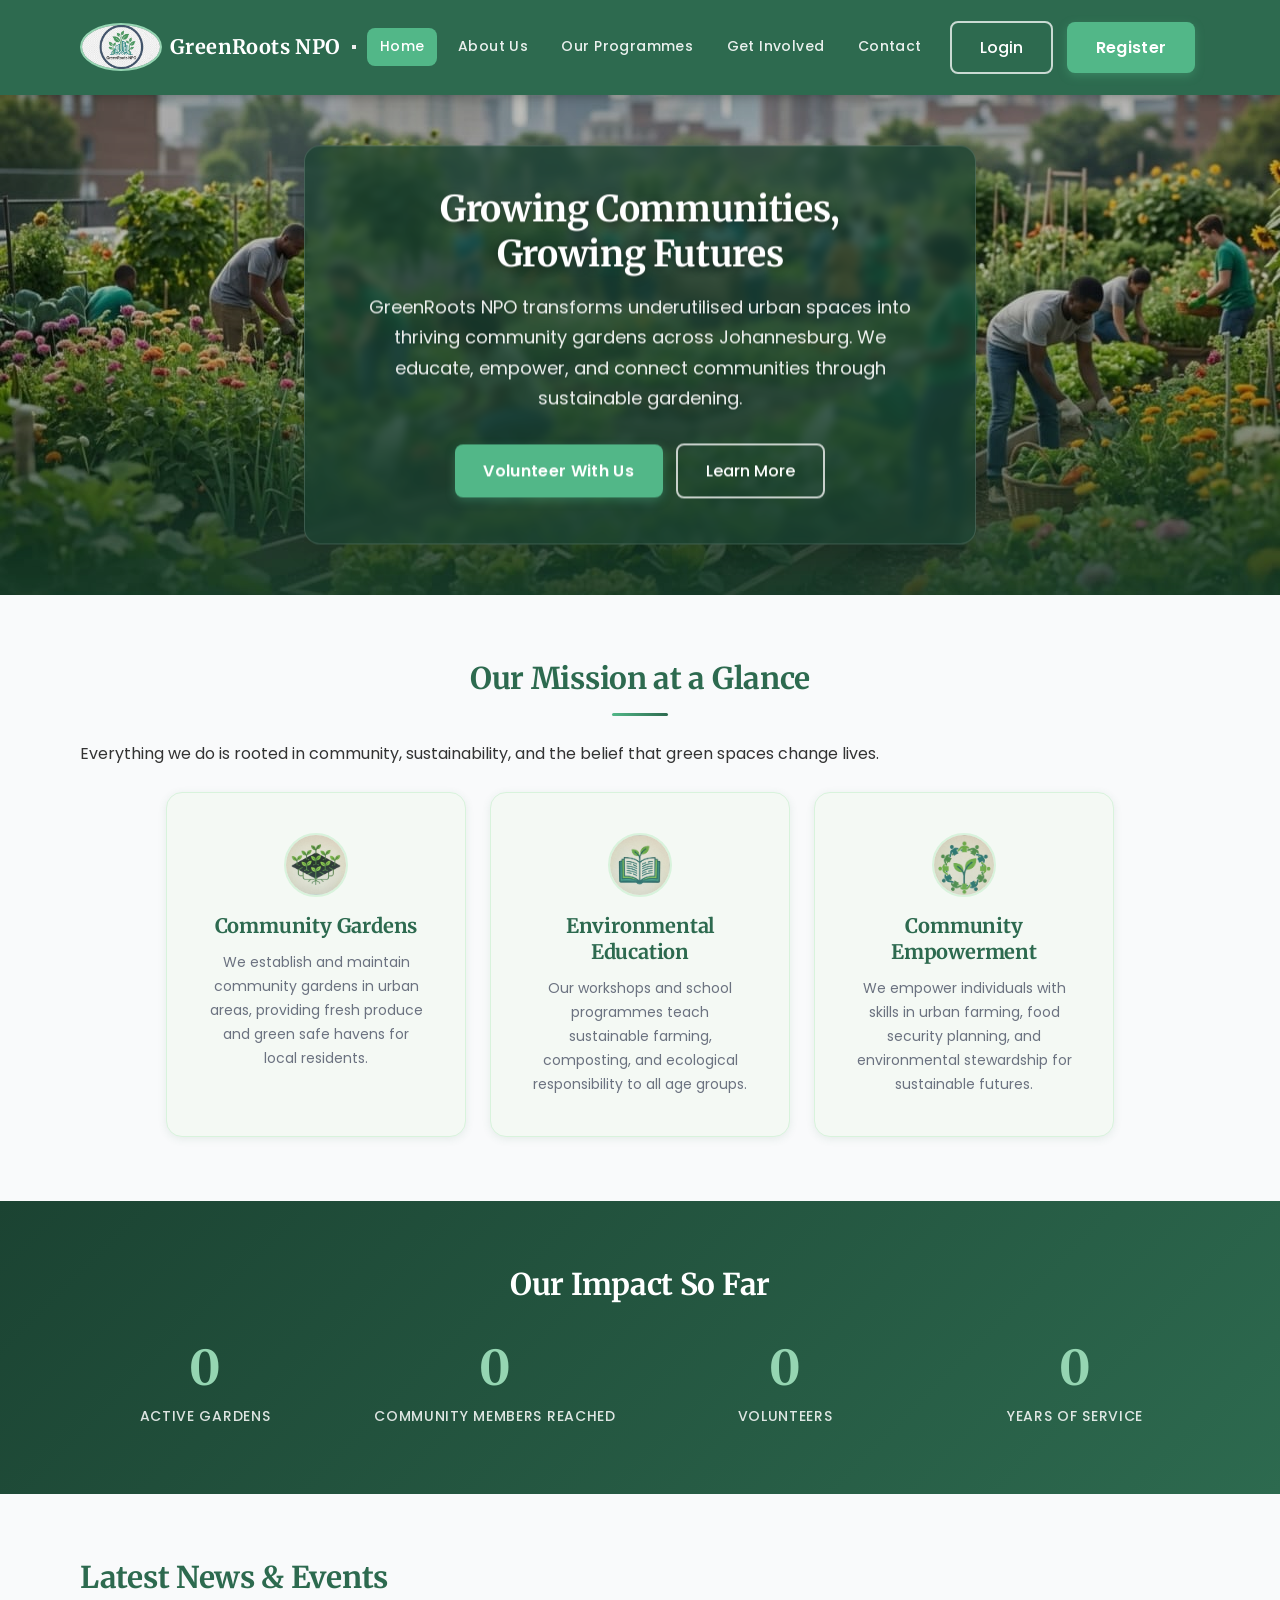
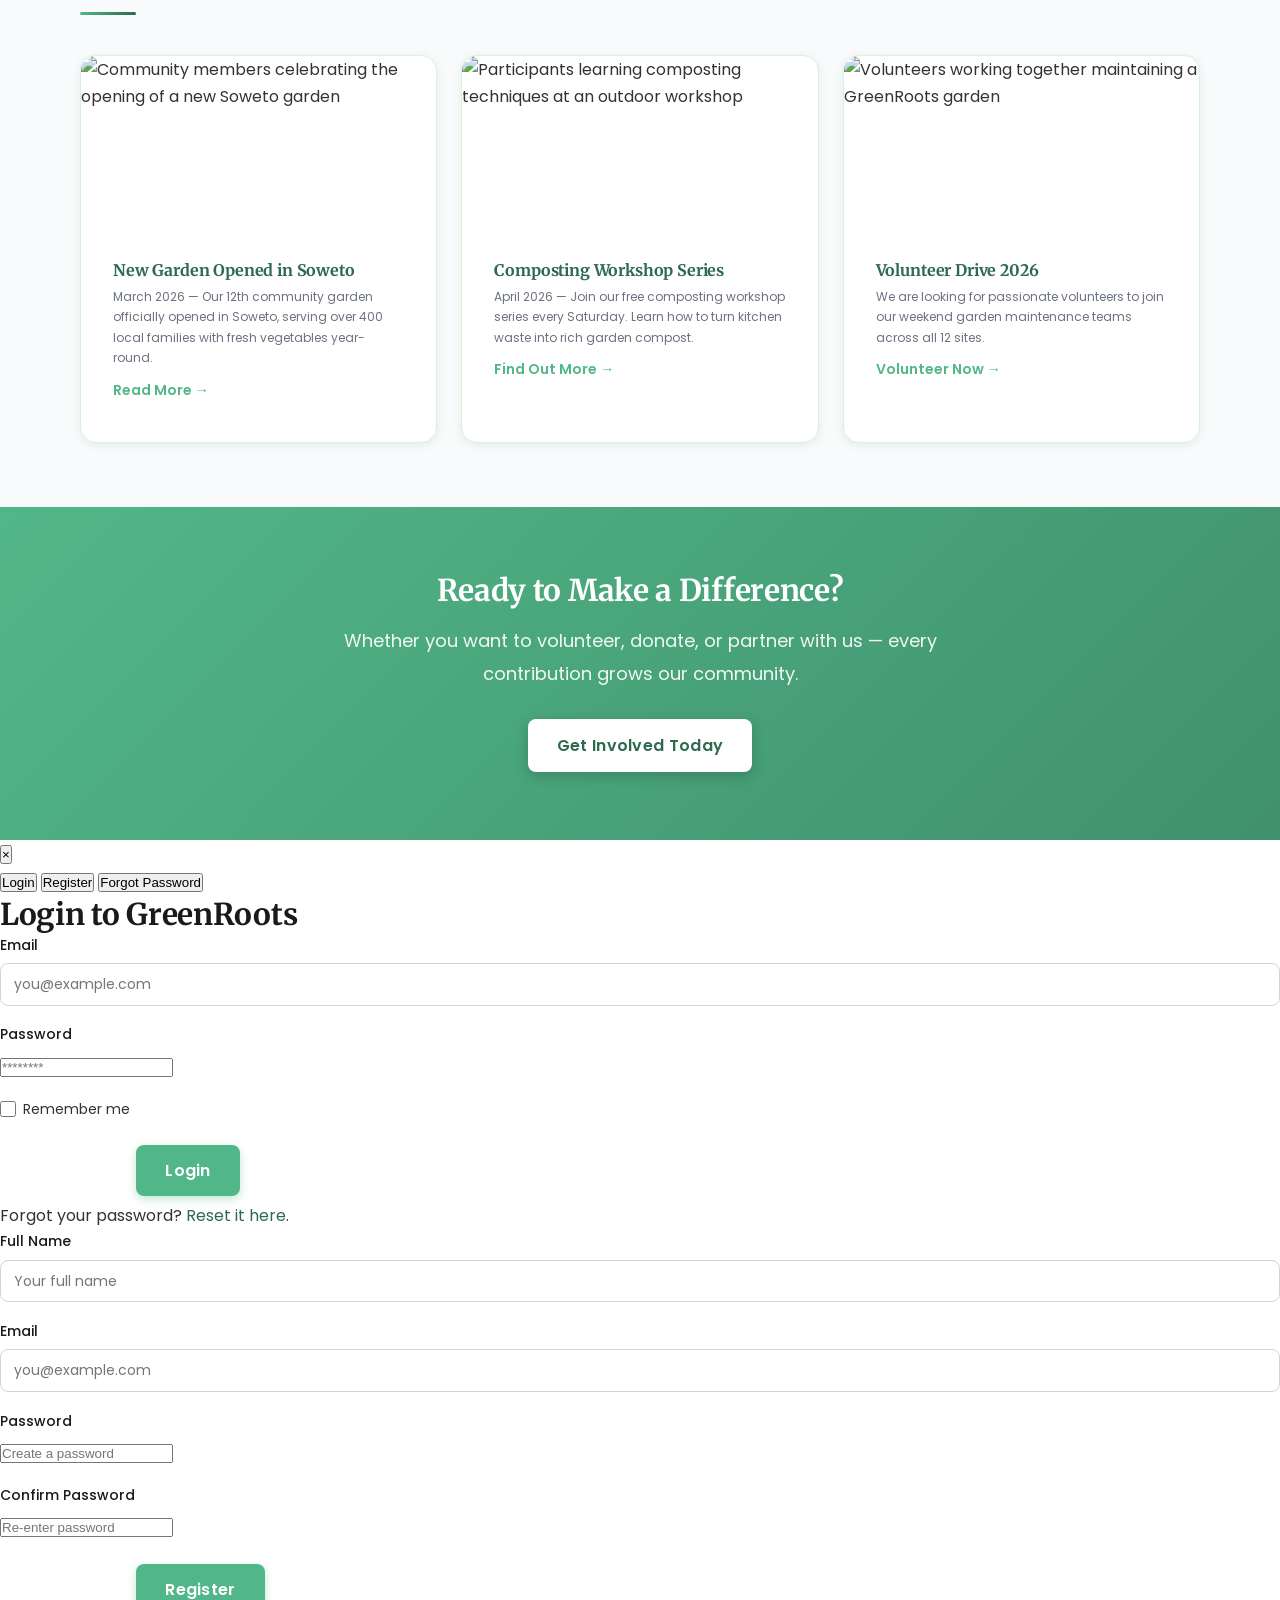
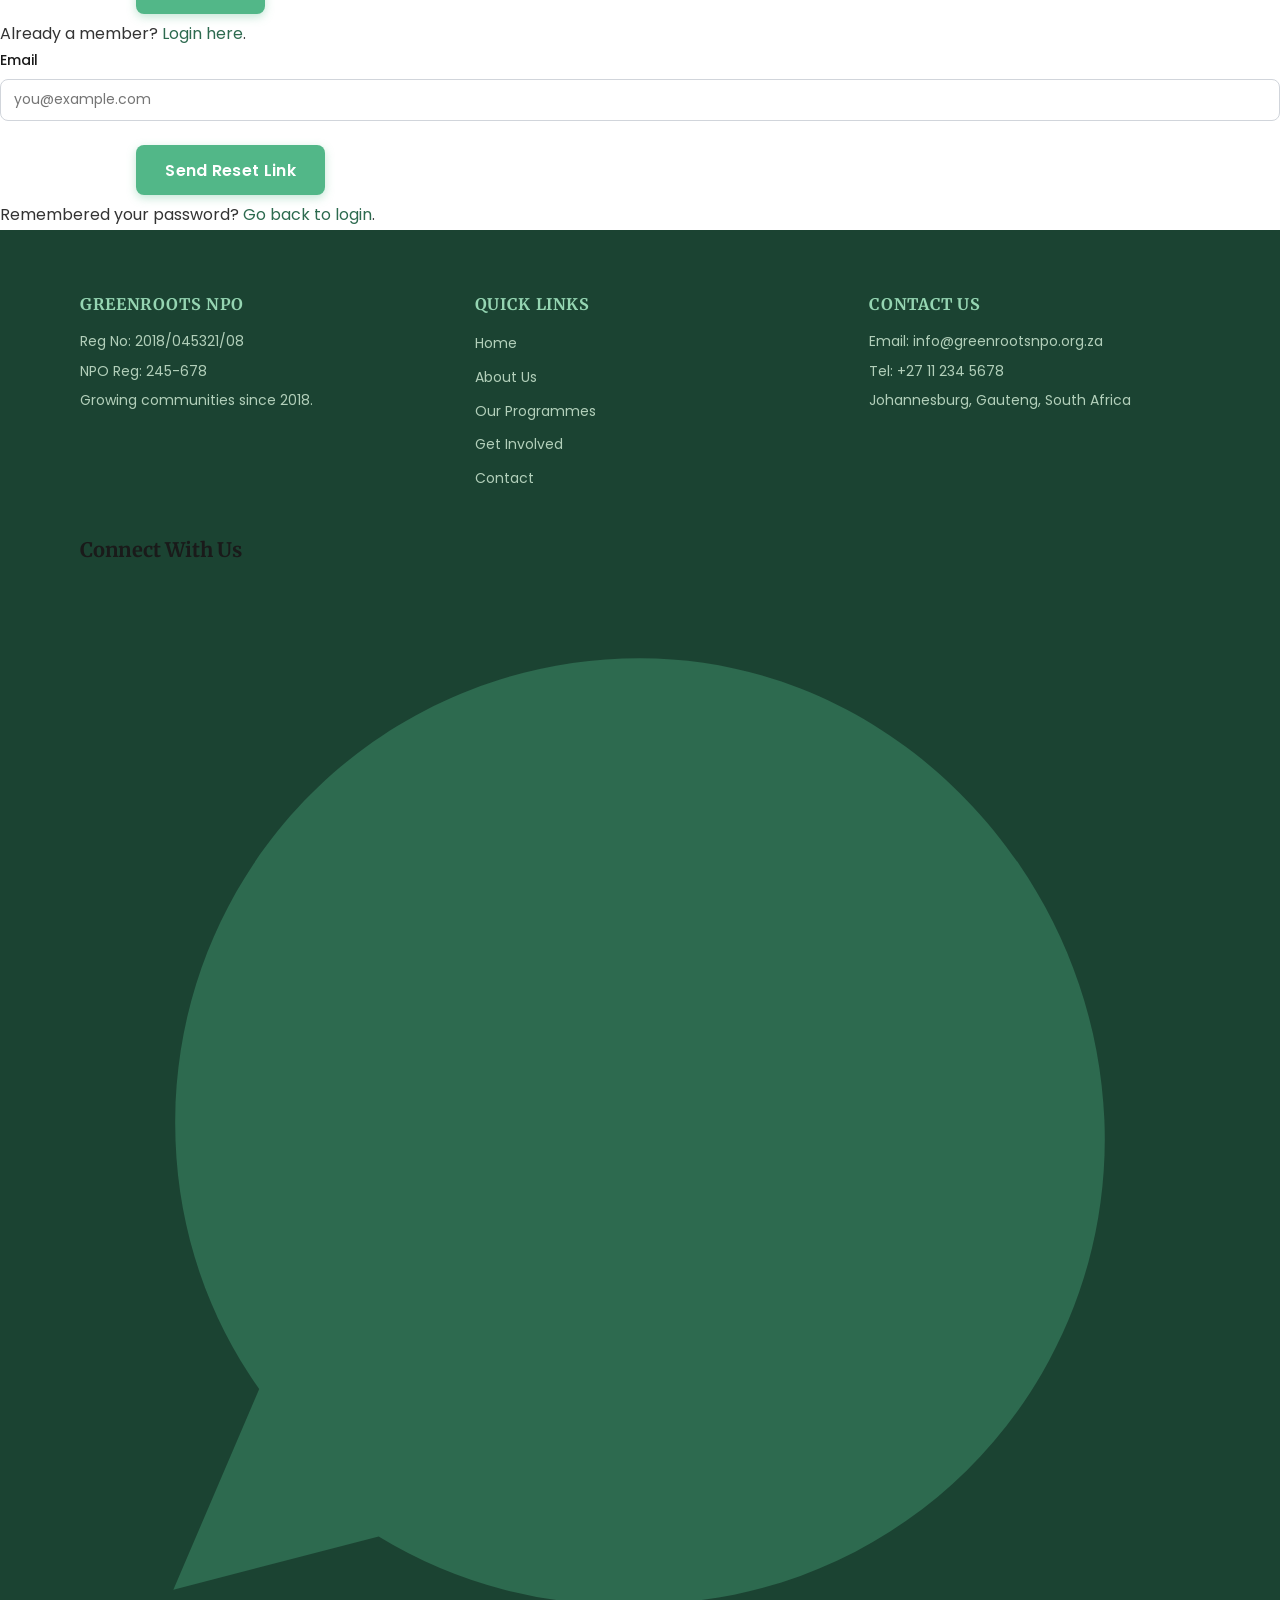
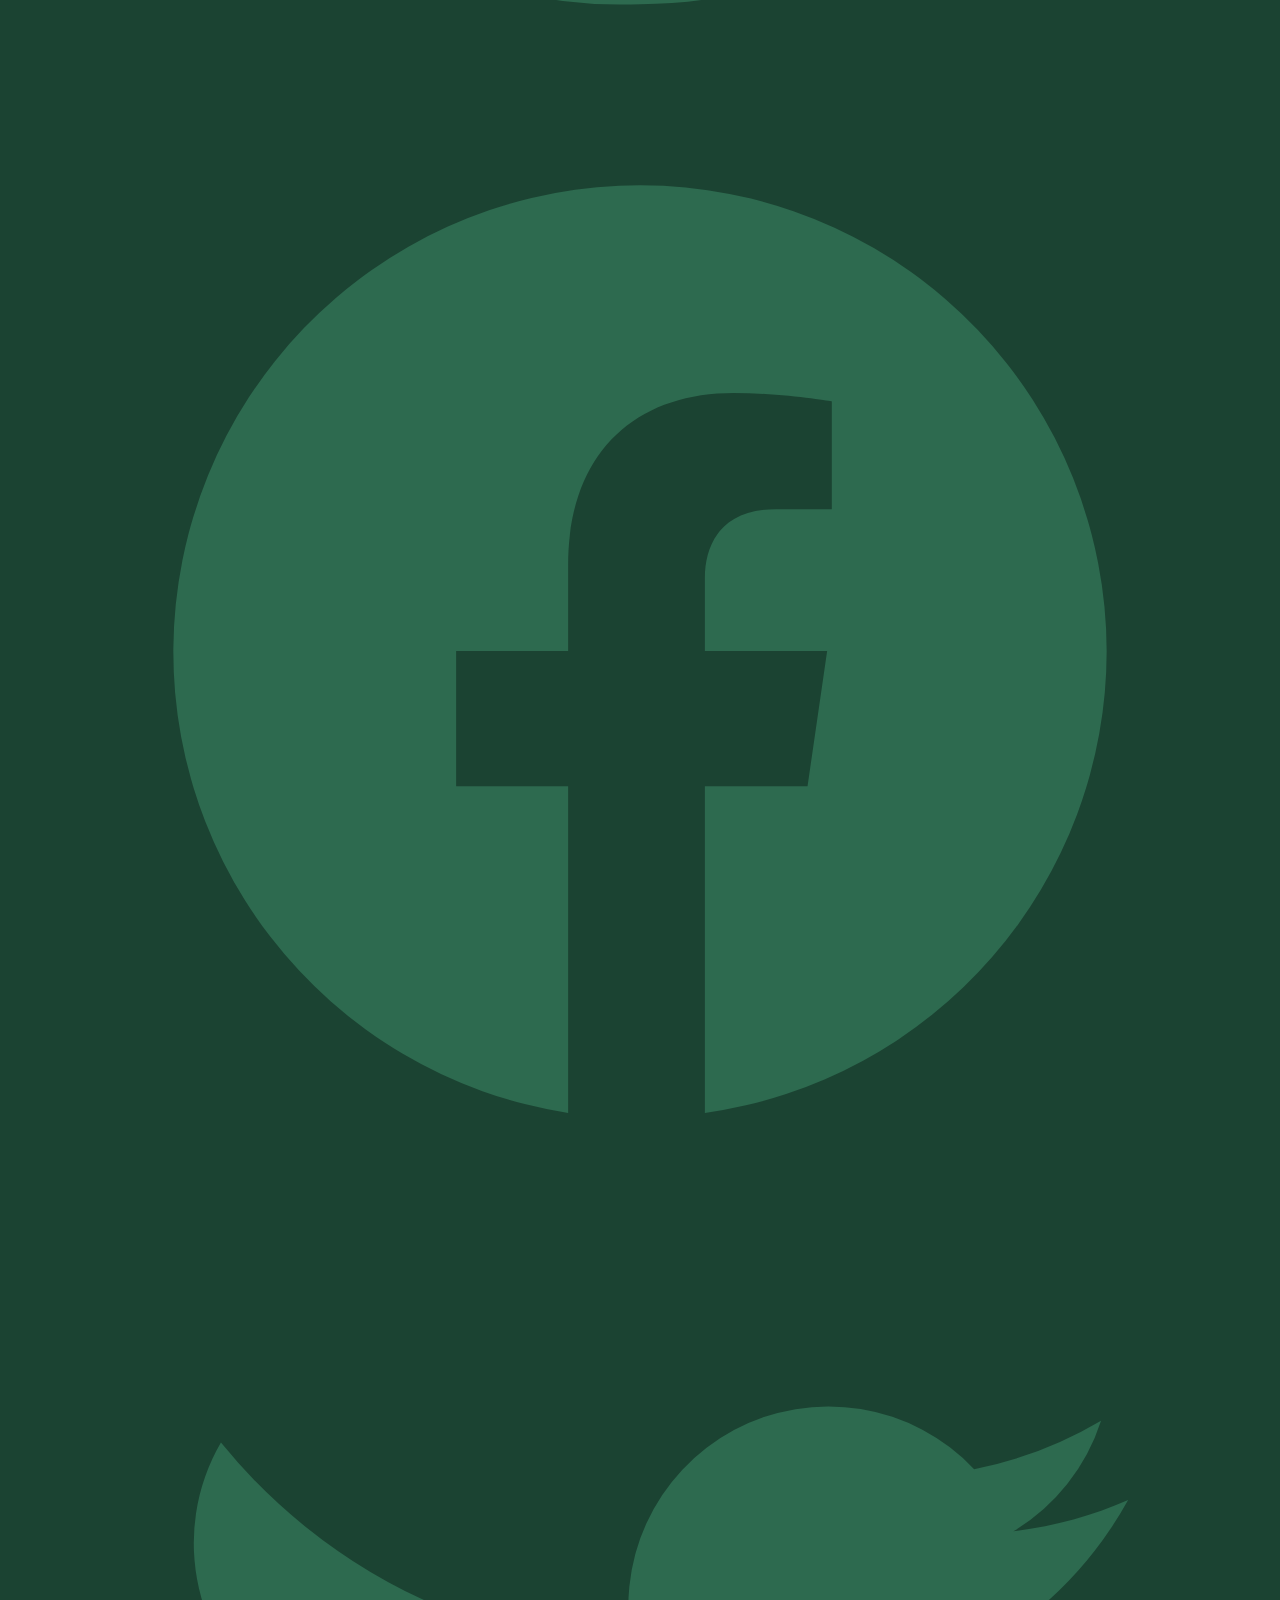
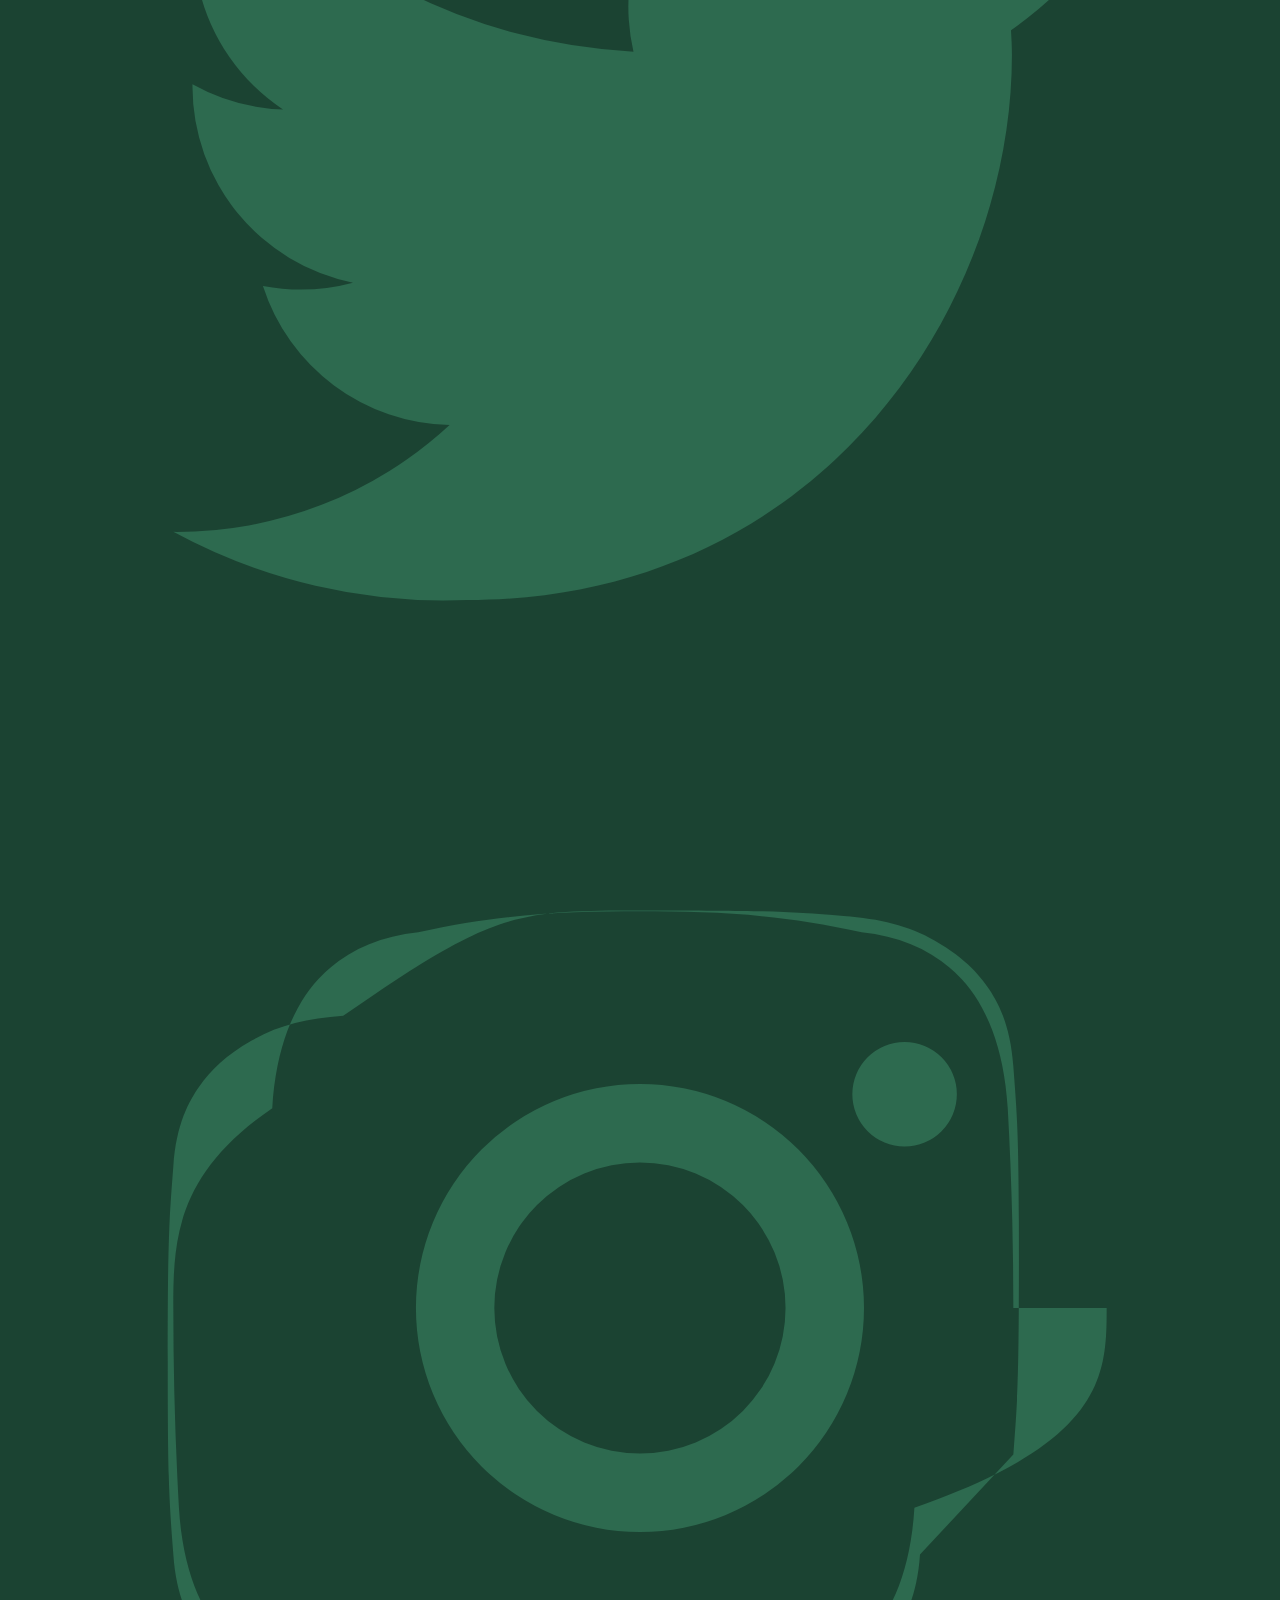
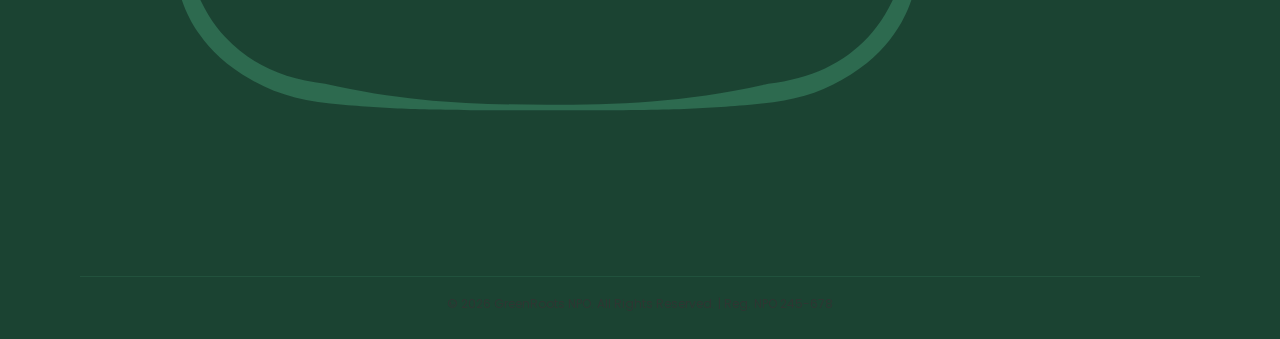
==== commit 1d856cfd: "Part 3 editions!" ====
--- a/index.html
+++ b/index.html
@@ -1,102 +1,112 @@
 <!DOCTYPE html>
 <html lang="en">
 <head>
-    <!-- Meta tags for SEO and responsive design -->
+    <!-- ======== SEO META TAGS (Part 3) ======== -->
     <meta charset="UTF-8">
     <meta name="viewport" content="width=device-width, initial-scale=1.0">
-    <meta name="description" content="GreenRoots NPO - Dedicated to sustainable community gardening, environmental education, and urban green spaces in Johannesburg.">
-    <meta name="keywords" content="non-profit, community gardening, sustainability, green spaces, Johannesburg, environmental education">
+
+    <!-- Primary SEO Meta Tags -->
+    <meta name="description" content="GreenRoots NPO transforms underutilised urban spaces into thriving community gardens across Johannesburg. Join us to volunteer, donate, or partner with us.">
+    <meta name="keywords" content="GreenRoots NPO, community gardens Johannesburg, urban gardening, environmental education, volunteer Johannesburg, non-profit Johannesburg, food security, sustainability South Africa">
     <meta name="author" content="GreenRoots NPO">
+    <meta name="robots" content="index, follow">
+    <meta name="theme-color" content="#2d6a4f">
+
+    <!-- Open Graph / Social Media Meta Tags -->
+    <meta property="og:type" content="website">
+    <meta property="og:title" content="GreenRoots NPO | Growing Communities, Growing Futures">
+    <meta property="og:description" content="Transforming urban spaces into thriving community gardens across Johannesburg. Volunteer, donate, or partner with us today.">
+    <meta property="og:image" content="images/CALL TO ACTION(CTA).jpeg">
+    <meta property="og:url" content="https://greenrootsnpo.netlify.app">
+
+    <!-- Canonical URL -->
+    <link rel="canonical" href="https://greenrootsnpo.netlify.app/index.html">
+
     <title>GreenRoots NPO | Growing Communities, Growing Futures</title>
-    <!-- Link to external stylesheet -->
+
+    <!-- Google Fonts -->
+    <link rel="preconnect" href="https://fonts.googleapis.com">
+    <link rel="preconnect" href="https://fonts.gstatic.com" crossorigin>
+    <link href="https://fonts.googleapis.com/css2?family=Poppins:wght@400;500;600;700&family=Open+Sans:wght@400;600&display=swap" rel="stylesheet">
+
+    <!-- Stylesheet -->
     <link rel="stylesheet" href="css/style.css">
 </head>
 <body>
 
-    <!-- ======== HEADER SECTION ======== -->
+    <!-- ======== HEADER ======== -->
     <header>
         <div class="logo-area">
-            <!-- Organisation Logo -->
-            <img src="images/LOGO.jpeg"
-                 srcset="images/LOGO.jpeg 1x, images/LOGO.jpeg 2x"
-                 alt="GreenRoots NPO Logo"
-                 class="logo"
-                 width="48" height="48">
+            <img src="images/LOGO.jpeg" alt="GreenRoots NPO Logo" class="logo">
             <span class="org-name">GreenRoots NPO</span>
         </div>
 
-        <!-- ======== NAVIGATION MENU ======== -->
-        <nav>
+        <!-- Hamburger Button (Part 3 - JS toggles .open on nav) -->
+        <button class="hamburger" id="hamburger" aria-label="Toggle navigation menu" aria-expanded="false">
+            <span></span>
+            <span></span>
+            <span></span>
+        </button>
+
+        <!-- ======== NAVIGATION ======== -->
+        <nav id="main-nav">
             <ul>
-                <li><a href="index.html" class="active">Home</a></li>
+                <li><a href="index.html" class="active" aria-current="page">Home</a></li>
                 <li><a href="about.html">About Us</a></li>
                 <li><a href="services.html">Our Programmes</a></li>
                 <li><a href="enquiry.html">Get Involved</a></li>
                 <li><a href="contact.html">Contact</a></li>
             </ul>
         </nav>
+        <div class="header-actions">
+            <button class="btn-secondary modal-open" data-modal="login-modal" type="button">Login</button>
+            <button class="btn-primary modal-open" data-modal="register-modal" type="button">Register</button>
+        </div>
     </header>
 
     <!-- ======== MAIN CONTENT ======== -->
     <main>
 
         <!-- ======== HERO SECTION ======== -->
-        <!-- Full-width banner with call to action -->
-        <section class="hero">
-            <img src="images/CALL TO ACTION(CTA).jpeg"
-                 srcset="images/CALL TO ACTION(CTA).jpeg 800w,
-                         images/CALL TO ACTION(CTA).jpeg 1200w,
-                         images/CALL TO ACTION(CTA).jpeg 1600w"
-                 sizes="100vw"
-                 alt="Community members gardening together in a lush urban garden"
-                 class="hero-image"
-                 loading="eager">
+        <section class="hero" aria-label="Hero banner">
+            <img
+                src="images/CALL TO ACTION(CTA).jpeg"
+                alt="Community members working together in a lush urban community garden in Johannesburg"
+                class="hero-image">
             <div class="hero-content">
                 <h1>Growing Communities,<br>Growing Futures</h1>
                 <p>GreenRoots NPO transforms underutilised urban spaces into thriving community gardens across Johannesburg. We educate, empower, and connect communities through sustainable gardening.</p>
                 <!-- Call to Action Buttons -->
-                <a href="enquiry.html" class="btn-primary">Volunteer With Us</a>
-                <a href="about.html" class="btn-secondary">Learn More</a>
+                <div class="hero-buttons">
+                    <a href="enquiry.html" class="btn-primary">Volunteer With Us</a>
+                    <a href="about.html" class="btn-secondary">Learn More</a>
+                </div>
             </div>
         </section>
 
         <!-- ======== MISSION SNAPSHOT ======== -->
-        <section class="mission-snapshot">
-            <h2>Our Mission at a Glance</h2>
+        <section class="mission-snapshot" aria-labelledby="mission-heading">
+            <h2 id="mission-heading">Our Mission at a Glance</h2>
+            <p>Everything we do is rooted in community, sustainability, and the belief that green spaces change lives.</p>
             <div class="cards-container">
 
-                <!-- Card 1: Community Gardens -->
+                <!-- Card 1 -->
                 <div class="card">
-                    <img src="images/COMMUNITY GARDEN.jpeg"
-                         srcset="images/COMMUNITY GARDEN.jpeg 400w,
-                                 images/COMMUNITY GARDEN.jpeg 800w"
-                         sizes="(max-width: 768px) 100vw, 300px"
-                         alt="Volunteers tending a community garden"
-                         loading="lazy">
+                    <img src="images/COMMUNITY GARDEN.jpeg" alt="Volunteers tending to a thriving community vegetable garden">
                     <h3>Community Gardens</h3>
                     <p>We establish and maintain community gardens in urban areas, providing fresh produce and green safe havens for local residents.</p>
                 </div>
 
-                <!-- Card 2: Environmental Education -->
+                <!-- Card 2 -->
                 <div class="card">
-                    <img src="images/GARDEN EDUCATION.jpeg"
-                         srcset="images/GARDEN EDUCATION.jpeg 400w,
-                                 images/GARDEN EDUCATION.jpeg 800w"
-                         sizes="(max-width: 768px) 100vw, 300px"
-                         alt="Environmental education workshop in progress"
-                         loading="lazy">
+                    <img src="images/GARDEN EDUCATION.jpeg" alt="Children learning about plants and environmental education">
                     <h3>Environmental Education</h3>
                     <p>Our workshops and school programmes teach sustainable farming, composting, and ecological responsibility to all age groups.</p>
                 </div>
 
-                <!-- Card 3: Community Empowerment -->
+                <!-- Card 3 -->
                 <div class="card">
-                    <img src="images/COMMUNITY.jpeg"
-                         srcset="images/COMMUNITY.jpeg 400w,
-                                 images/COMMUNITY.jpeg 800w"
-                         sizes="(max-width: 768px) 100vw, 300px"
-                         alt="Community members working together"
-                         loading="lazy">
+                    <img src="images/COMMUNITY.jpeg" alt="Community members collaborating and empowering each other">
                     <h3>Community Empowerment</h3>
                     <p>We empower individuals with skills in urban farming, food security planning, and environmental stewardship for sustainable futures.</p>
                 </div>
@@ -105,75 +115,57 @@
         </section>
 
         <!-- ======== IMPACT STATISTICS ======== -->
-        <section class="impact-stats">
-            <h2>Our Impact So Far</h2>
+        <section class="impact-stats" aria-labelledby="stats-heading">
+            <h2 id="stats-heading">Our Impact So Far</h2>
             <div class="stats-container">
                 <div class="stat">
-                    <h3>12</h3>
+                    <h3 class="count-up" data-target="12">0</h3>
                     <p>Active Gardens</p>
                 </div>
                 <div class="stat">
-                    <h3>3,500+</h3>
+                    <h3 class="count-up" data-target="3500">0</h3>
                     <p>Community Members Reached</p>
                 </div>
                 <div class="stat">
-                    <h3>200+</h3>
+                    <h3 class="count-up" data-target="200">0</h3>
                     <p>Volunteers</p>
                 </div>
                 <div class="stat">
-                    <h3>8</h3>
+                    <h3 class="count-up" data-target="8">0</h3>
                     <p>Years of Service</p>
                 </div>
             </div>
         </section>
 
         <!-- ======== LATEST NEWS ======== -->
-        <section class="news-section">
-            <h2>Latest News &amp; Events</h2>
+        <section class="news-section" aria-labelledby="news-heading">
+            <h2 id="news-heading">Latest News &amp; Events</h2>
             <div class="news-grid">
 
-                <!-- News Card 1 -->
                 <article class="news-card">
-                    <img src="images/news1.jpg"
-                         srcset="images/news1.jpg 400w,
-                                 images/news1.jpg 800w"
-                         sizes="(max-width: 768px) 100vw, 33vw"
-                         alt="Soweto garden opening event with community members"
-                         loading="lazy">
+                    <img src="images/news1.jpeg" alt="Community members celebrating the opening of a new Soweto garden">
                     <div class="news-card-body">
                         <h3>New Garden Opened in Soweto</h3>
                         <p>March 2026 — Our 12th community garden officially opened in Soweto, serving over 400 local families with fresh vegetables year-round.</p>
-                        <a href="about.html">Read More</a>
+                        <a href="about.html" aria-label="Read more about the new Soweto garden">Read More →</a>
                     </div>
                 </article>
 
-                <!-- News Card 2 -->
                 <article class="news-card">
-                    <img src="images/news2.jpg"
-                         srcset="images/news2.jpg 400w,
-                                 images/news2.jpg 800w"
-                         sizes="(max-width: 768px) 100vw, 33vw"
-                         alt="Students attending an outdoor composting workshop"
-                         loading="lazy">
+                    <img src="images/news2.jpeg" alt="Participants learning composting techniques at an outdoor workshop">
                     <div class="news-card-body">
                         <h3>Composting Workshop Series</h3>
                         <p>April 2026 — Join our free composting workshop series every Saturday. Learn how to turn kitchen waste into rich garden compost.</p>
-                        <a href="services.html">Find Out More</a>
+                        <a href="services.html" aria-label="Find out more about the composting workshops">Find Out More →</a>
                     </div>
                 </article>
 
-                <!-- News Card 3 -->
                 <article class="news-card">
-                    <img src="images/news3.jpg"
-                         srcset="images/news3.jpg 400w,
-                                 images/news3.jpg 800w"
-                         sizes="(max-width: 768px) 100vw, 33vw"
-                         alt="Volunteers working together in a garden"
-                         loading="lazy">
+                    <img src="images/news3.jpeg" alt="Volunteers working together maintaining a GreenRoots garden">
                     <div class="news-card-body">
                         <h3>Volunteer Drive 2026</h3>
                         <p>We are looking for passionate volunteers to join our weekend garden maintenance teams across all 12 sites.</p>
-                        <a href="enquiry.html">Volunteer Now</a>
+                        <a href="enquiry.html" aria-label="Sign up to volunteer with GreenRoots NPO">Volunteer Now →</a>
                     </div>
                 </article>
 
@@ -181,13 +173,87 @@
         </section>
 
         <!-- ======== CALL TO ACTION BANNER ======== -->
-        <section class="cta-banner">
-            <h2>Ready to Make a Difference?</h2>
+        <section class="cta-banner" aria-labelledby="cta-heading">
+            <h2 id="cta-heading">Ready to Make a Difference?</h2>
             <p>Whether you want to volunteer, donate, or partner with us — every contribution grows our community.</p>
             <a href="enquiry.html" class="btn-primary">Get Involved Today</a>
         </section>
 
     </main>
+
+    <div id="modal-overlay" class="modal-overlay" aria-hidden="true">
+        <div class="modal" role="dialog" aria-modal="true" aria-labelledby="modal-title">
+            <button class="modal-close" type="button" aria-label="Close modal">×</button>
+            <div class="modal-tabs">
+                <button type="button" class="modal-tab active" data-auth-tab="login">Login</button>
+                <button type="button" class="modal-tab" data-auth-tab="register">Register</button>
+                <button type="button" class="modal-tab" data-auth-tab="forgot">Forgot Password</button>
+            </div>
+            <h2 class="modal-heading" id="modal-title">Login to GreenRoots</h2>
+
+            <form class="auth-form active" data-auth-tab="login" id="login-form">
+                <div class="form-group">
+                    <label for="login-email">Email</label>
+                    <input type="email" id="login-email" name="login-email" placeholder="you@example.com" required>
+                    <span class="field-error" id="login-email-error"></span>
+                </div>
+                <div class="form-group">
+                    <label for="login-password">Password</label>
+                    <input type="password" id="login-password" name="login-password" placeholder="********" required>
+                    <span class="field-error" id="login-password-error"></span>
+                </div>
+                <div class="form-group checkbox-group">
+                    <label><input type="checkbox" id="login-remember" name="remember"> Remember me</label>
+                </div>
+                <div class="modal-footer">
+                    <button class="btn-secondary" type="button" aria-label="Close login modal">Cancel</button>
+                    <button class="btn-primary" type="submit">Login</button>
+                </div>
+                <p class="modal-note">Forgot your password? <a href="#" class="auth-forgot-link">Reset it here</a>.</p>
+            </form>
+
+            <form class="auth-form" data-auth-tab="register" id="register-form">
+                <div class="form-group">
+                    <label for="register-name">Full Name</label>
+                    <input type="text" id="register-name" name="register-name" placeholder="Your full name" required>
+                    <span class="field-error" id="register-name-error"></span>
+                </div>
+                <div class="form-group">
+                    <label for="register-email">Email</label>
+                    <input type="email" id="register-email" name="register-email" placeholder="you@example.com" required>
+                    <span class="field-error" id="register-email-error"></span>
+                </div>
+                <div class="form-group">
+                    <label for="register-password">Password</label>
+                    <input type="password" id="register-password" name="register-password" placeholder="Create a password" required>
+                    <span class="field-error" id="register-password-error"></span>
+                </div>
+                <div class="form-group">
+                    <label for="register-password-confirm">Confirm Password</label>
+                    <input type="password" id="register-password-confirm" name="register-password-confirm" placeholder="Re-enter password" required>
+                    <span class="field-error" id="register-password-confirm-error"></span>
+                </div>
+                <div class="modal-footer">
+                    <button class="btn-secondary" type="button" aria-label="Close registration modal">Cancel</button>
+                    <button class="btn-primary" type="submit">Register</button>
+                </div>
+                <p class="modal-note">Already a member? <a href="#" class="auth-back-to-login">Login here</a>.</p>
+            </form>
+
+            <form class="auth-form" data-auth-tab="forgot" id="forgot-form">
+                <div class="form-group">
+                    <label for="forgot-email">Email</label>
+                    <input type="email" id="forgot-email" name="forgot-email" placeholder="you@example.com" required>
+                    <span class="field-error" id="forgot-email-error"></span>
+                </div>
+                <div class="modal-footer">
+                    <button class="btn-secondary" type="button" aria-label="Close reset password modal">Cancel</button>
+                    <button class="btn-primary" type="submit">Send Reset Link</button>
+                </div>
+                <p class="modal-note">Remembered your password? <a href="#" class="auth-back-to-login">Go back to login</a>.</p>
+            </form>
+        </div>
+    </div>
 
     <!-- ======== FOOTER ======== -->
     <footer>
@@ -215,12 +281,29 @@
                 <p>Johannesburg, Gauteng, South Africa</p>
             </div>
         </div>
+        <div class="footer-social">
+            <h4>Connect With Us</h4>
+            <div class="social-links">
+                <a class="social-icon whatsapp" href="https://wa.me/27112345678" target="_blank" rel="noopener noreferrer" aria-label="Chat with GreenRoots on WhatsApp">
+                    <svg viewBox="0 0 24 24" aria-hidden="true"><path fill="currentColor" d="M12 2.04C6.48 2.04 2.04 6.48 2.04 12.01c0 2.12.66 4.08 1.8 5.69L2 22l4.4-1.14a9.96 9.96 0 0 0 5.6 1.45c5.52 0 9.96-4.45 9.96-9.96S17.52 2.04 12 2.04Zm4.66 13.22c-.2.55-1.18 1.05-1.62 1.12-.42.07-.92.11-3.02-.53-2.12-.65-3.47-1.86-4.12-3.17-.52-1.02-.57-1.9-.57-2.01 0-.12 0-.43.17-.58.13-.12.3-.2.45-.3.15-.1.35-.24.52-.36.18-.12.25-.2.38-.32.12-.12.06-.18-.02-.3-.08-.12-.95-2.28-1.3-3.13-.34-.82-.69-.7-.96-.71h-.82c-.24 0-.62.09-.95.45-.32.37-1.22 1.19-1.22 2.9 0 1.72 1.25 3.38 1.42 3.61.17.23 2.45 3.77 5.94 5.27 3.05 1.35 3.05.9 3.6.84.55-.07 1.78-.72 2.03-1.42.24-.7.24-1.3.17-1.42-.07-.12-.26-.18-.55-.3Z"/></svg>
+                </a>
+                <a href="https://www.facebook.com" target="_blank" rel="noopener noreferrer" aria-label="Visit GreenRoots on Facebook">
+                    <svg viewBox="0 0 24 24" aria-hidden="true"><path fill="currentColor" d="M22 12a10 10 0 1 0-11.54 9.9v-7h-2.4V12h2.4v-1.84c0-2.37 1.4-3.69 3.55-3.69 1.03 0 2.1.18 2.1.18v2.31h-1.18c-1.17 0-1.54.73-1.54 1.48V12h2.62l-.42 2.9h-2.2v7A10 10 0 0 0 22 12Z"/></svg>
+                </a>
+                <a href="https://twitter.com" target="_blank" rel="noopener noreferrer" aria-label="Visit GreenRoots on Twitter">
+                    <svg viewBox="0 0 24 24" aria-hidden="true"><path fill="currentColor" d="M22.46 6c-.77.34-1.6.57-2.46.67a4.3 4.3 0 0 0 1.88-2.37 8.66 8.66 0 0 1-2.72 1.04 4.29 4.29 0 0 0-7.3 3.91 12.17 12.17 0 0 1-8.84-4.48 4.28 4.28 0 0 0 1.33 5.72 4.26 4.26 0 0 1-1.94-.54v.05a4.29 4.29 0 0 0 3.44 4.2 4.3 4.3 0 0 1-1.93.07 4.29 4.29 0 0 0 4 2.98A8.6 8.6 0 0 1 2 19.54 12.14 12.14 0 0 0 8.29 21c7.55 0 11.68-6.26 11.68-11.68 0-.18-.01-.35-.02-.53A8.36 8.36 0 0 0 22.46 6Z"/></svg>
+                </a>
+                <a class="social-icon instagram" href="https://www.instagram.com" target="_blank" rel="noopener noreferrer" aria-label="Visit GreenRoots on Instagram">
+                    <svg viewBox="0 0 24 24" aria-hidden="true"><path fill="currentColor" d="M12 7.2a4.8 4.8 0 1 0 0 9.6 4.8 4.8 0 0 0 0-9.6Zm0 7.92a3.12 3.12 0 1 1 0-6.24 3.12 3.12 0 0 1 0 6.24ZM17.67 6.3a1.12 1.12 0 1 0 0 2.24 1.12 1.12 0 0 0 0-2.24ZM20 12c0-1.43-.04-2.86-.12-4.28-.08-1.32-.47-2.21-.99-2.77-.52-.56-1.23-.9-2.14-1C14.98 3.55 13.55 3.5 12 3.5s-2.98.05-4.75.45c-.91.1-1.62.44-2.14 1-.52.56-.91 1.45-.99 2.77C2.04 9.14 2 10.57 2 12s.04 2.86.12 4.28c.08 1.32.47 2.21.99 2.77.52.56 1.23.9 2.14 1 1.77.4 3.2.45 4.75.45s2.98-.05 4.75-.45c.91-.1 1.62-.44 2.14-1 .52-.56.91-1.45.99-2.77C21.96 14.86 22 13.43 22 12Zm-2 5.28c-.06.9-.34 1.4-.56 1.71-.24.34-.56.66-1.12.98-.57.33-1.18.47-1.96.53-1.22.1-1.68.12-4.36.12s-3.14-.02-4.36-.12c-.78-.06-1.39-.2-1.96-.53-.56-.32-.88-.64-1.12-.98-.22-.31-.5-.81-.56-1.71-.09-1.17-.12-1.53-.12-4.16s.03-2.99.12-4.16c.06-.9.34-1.4.56-1.71.24-.34.56-.66 1.12-.98.57-.33 1.18-.47 1.96-.53C8.86 3.5 9.32 3.48 12 3.48s3.14.02 4.36.12c.78.06 1.39.2 1.96.53.56.32.88.64 1.12.98.22.31.5.81.56 1.71.09 1.17.12 1.53.12 4.16s-.03 2.99-.12 4.16Z"/></svg>
+                </a>
+            </div>
+        </div>
         <div class="footer-bottom">
             <p>&copy; 2026 GreenRoots NPO. All Rights Reserved. | Reg. NPO 245-678</p>
         </div>
     </footer>
 
-    <!-- JavaScript link -->
+    <!-- JavaScript -->
     <script src="js/main.js"></script>
 
 </body>
